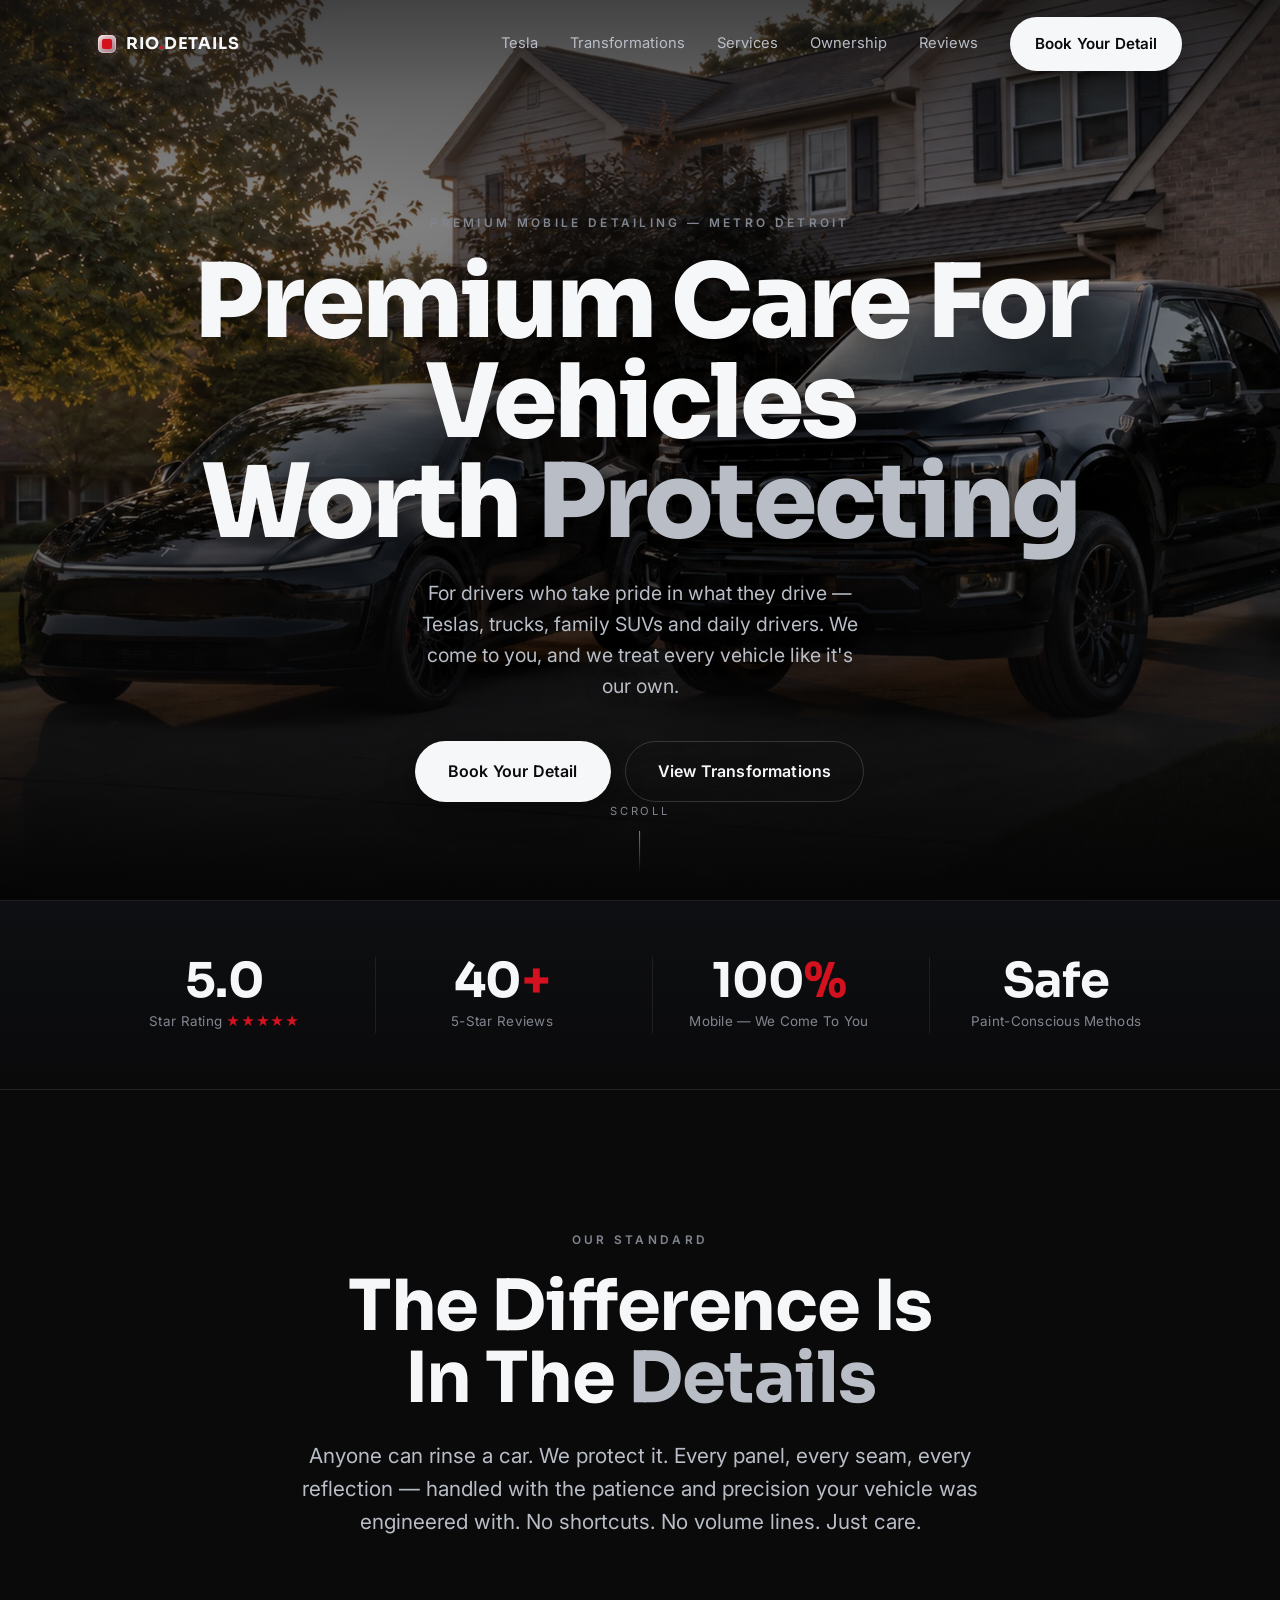
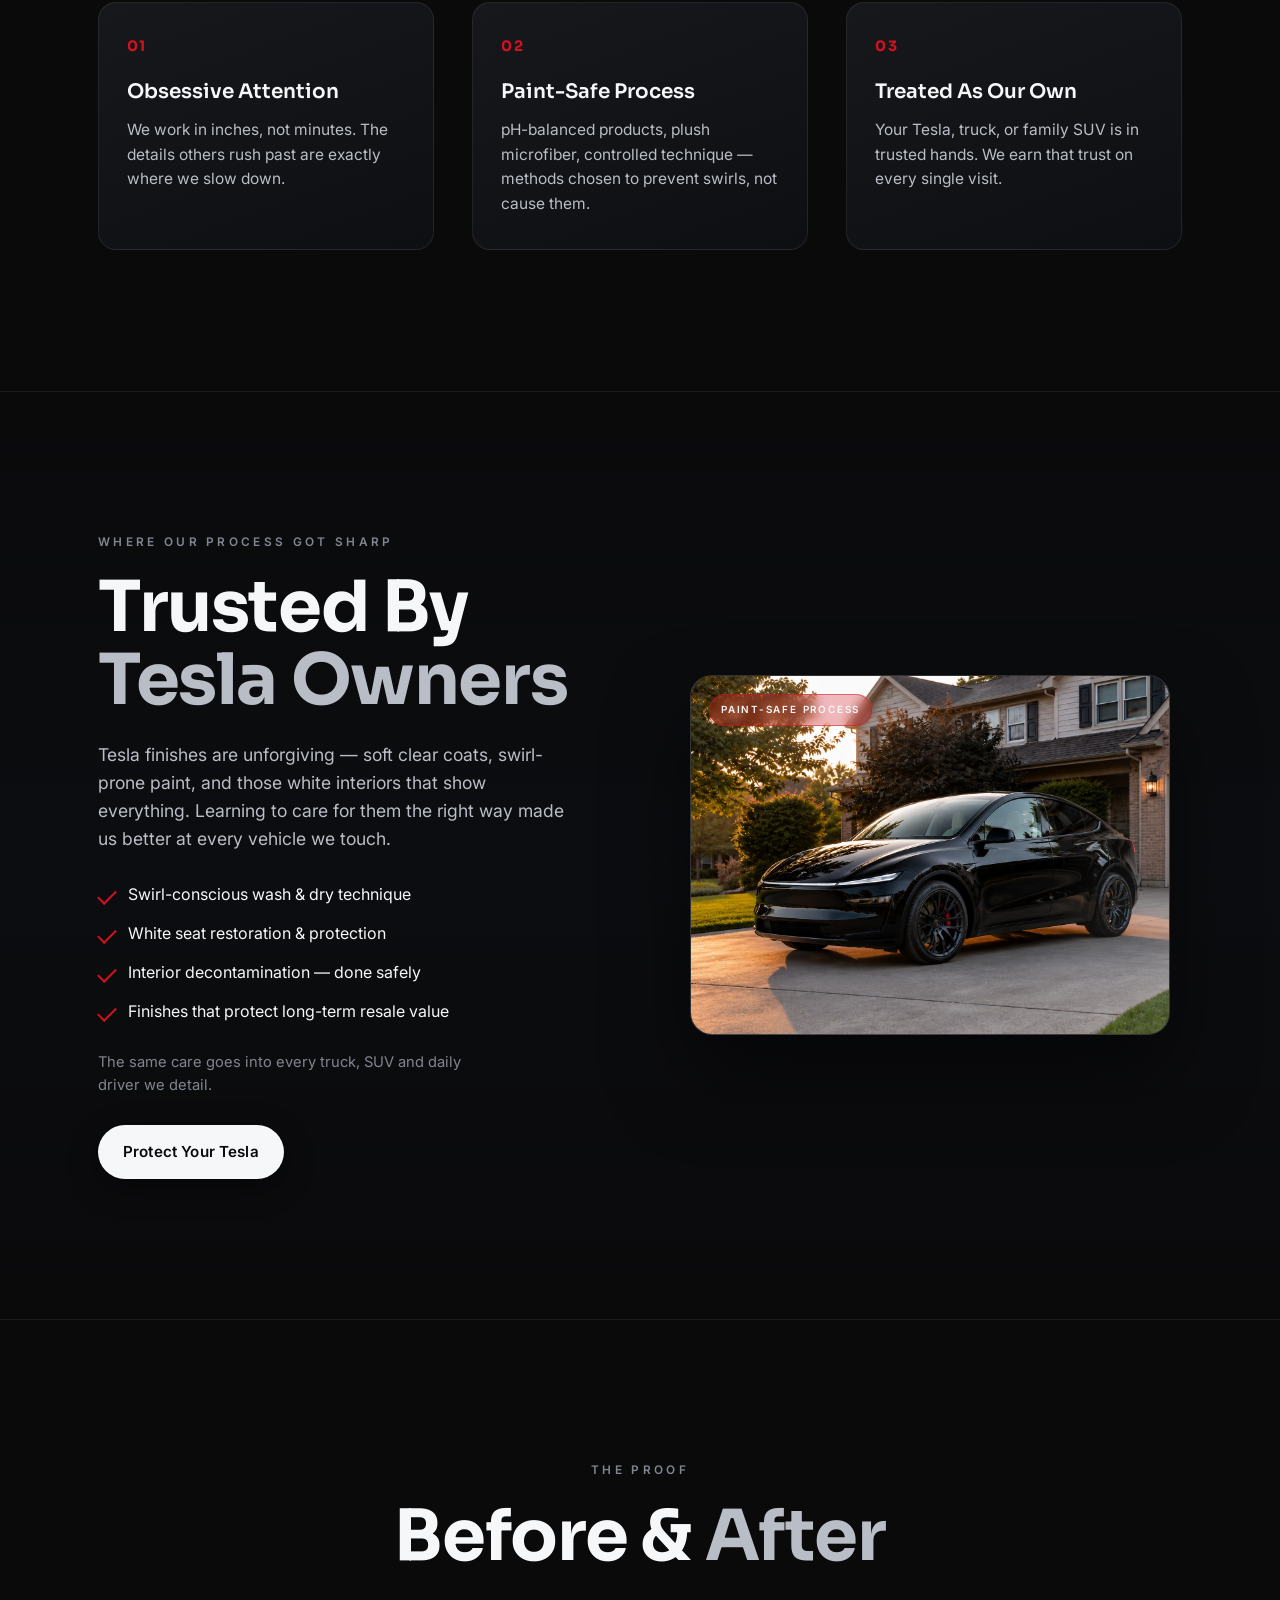
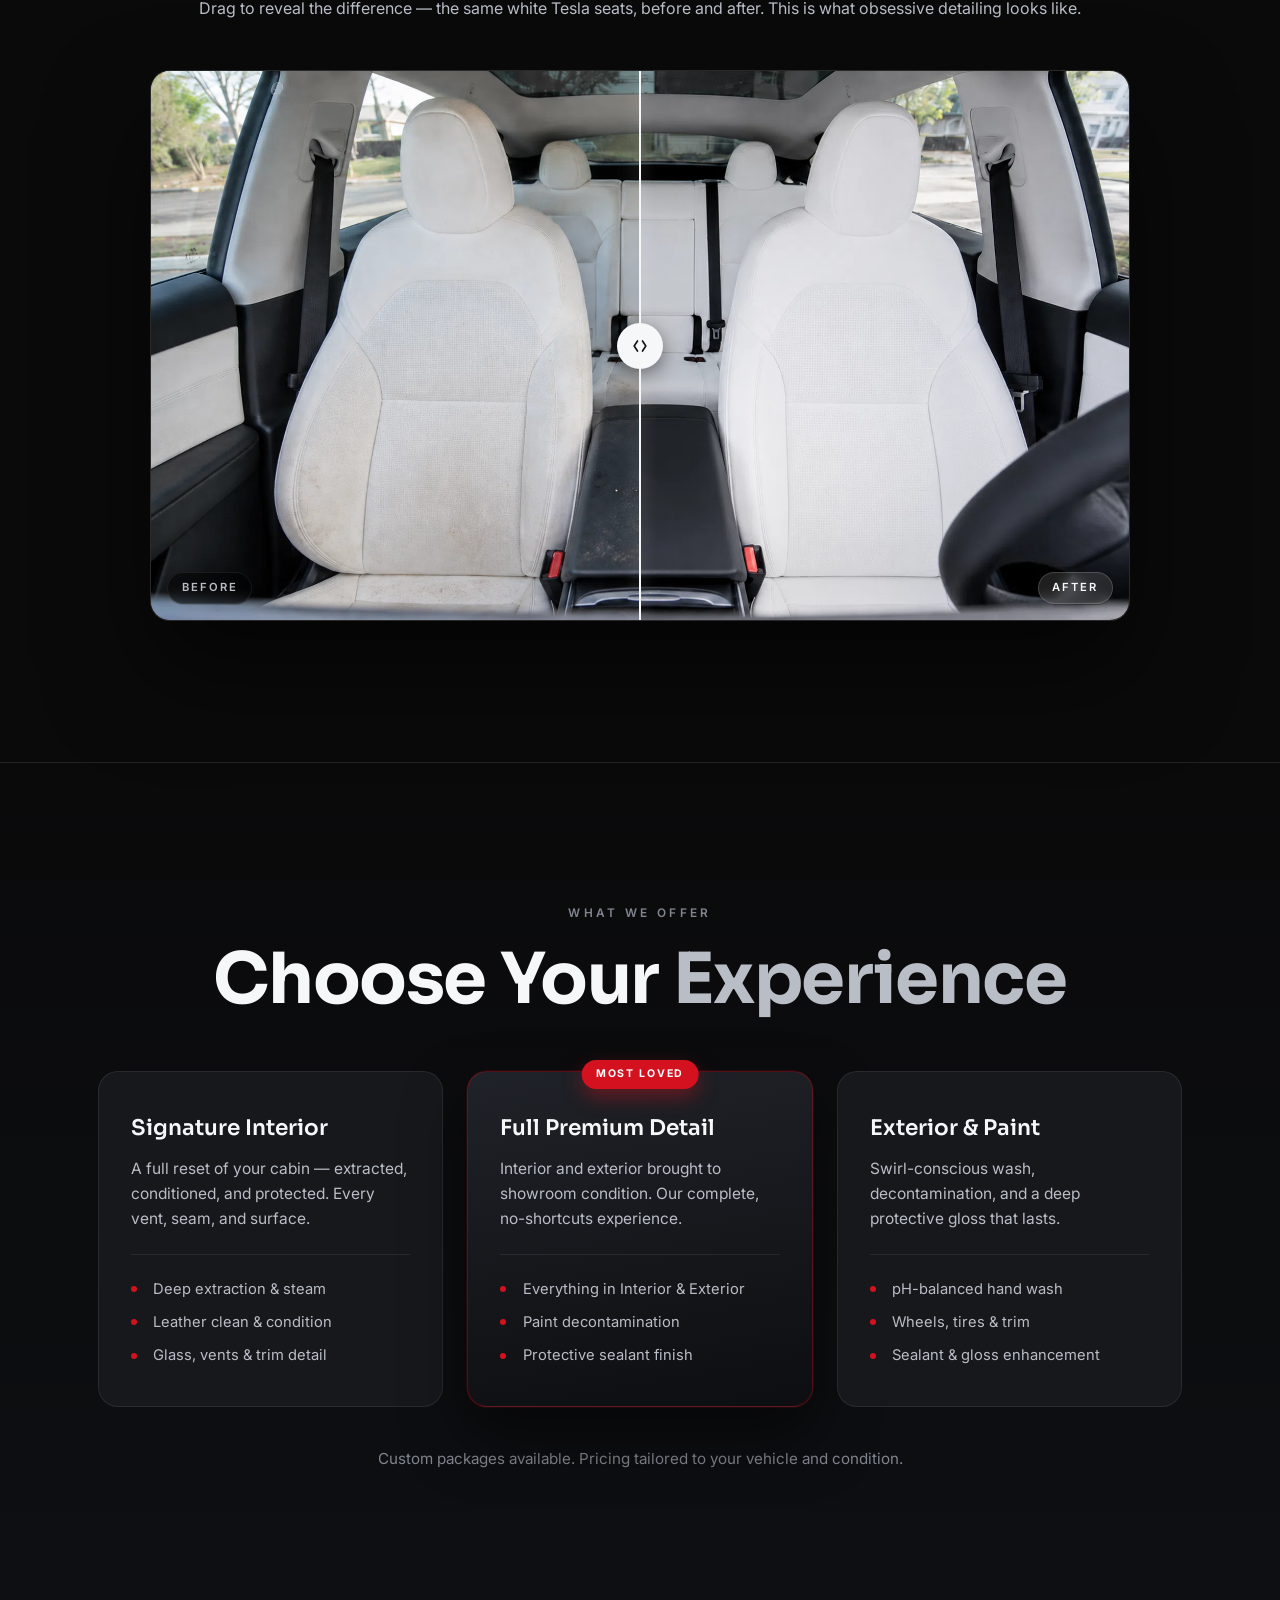
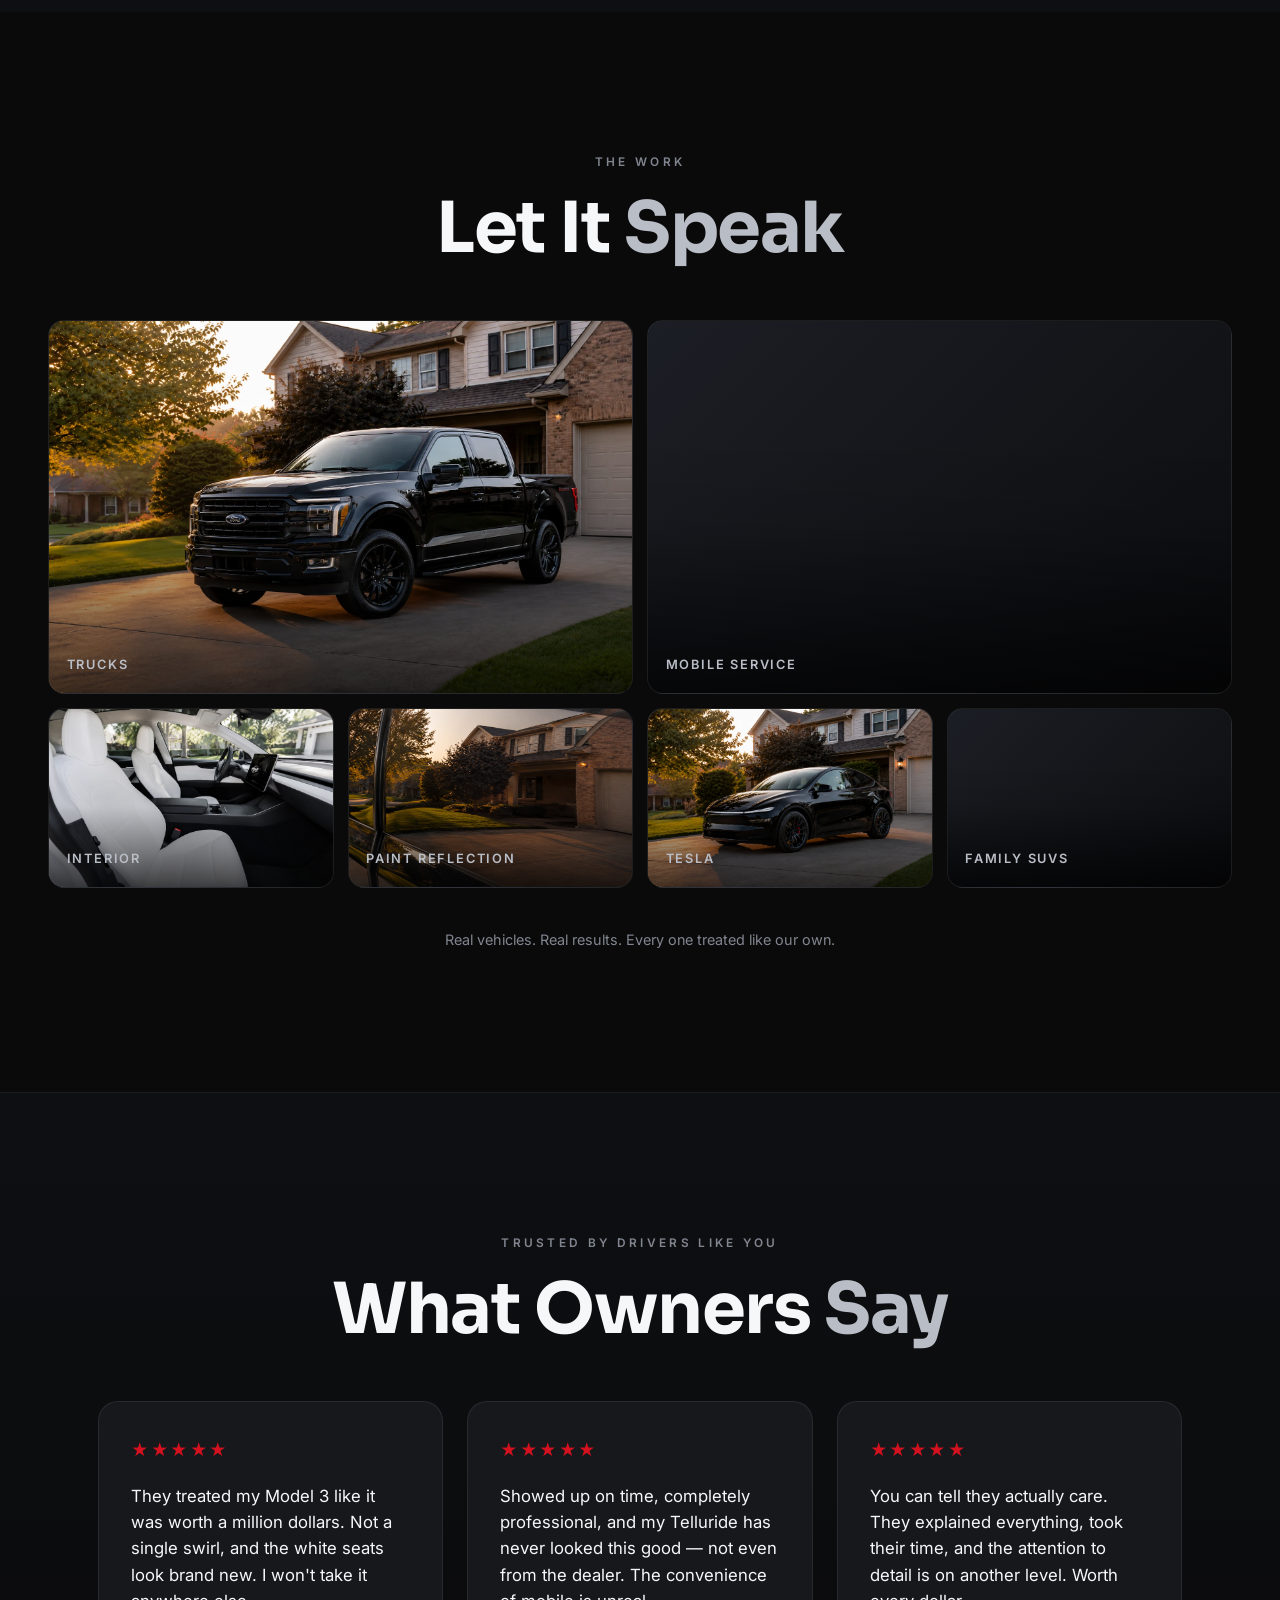
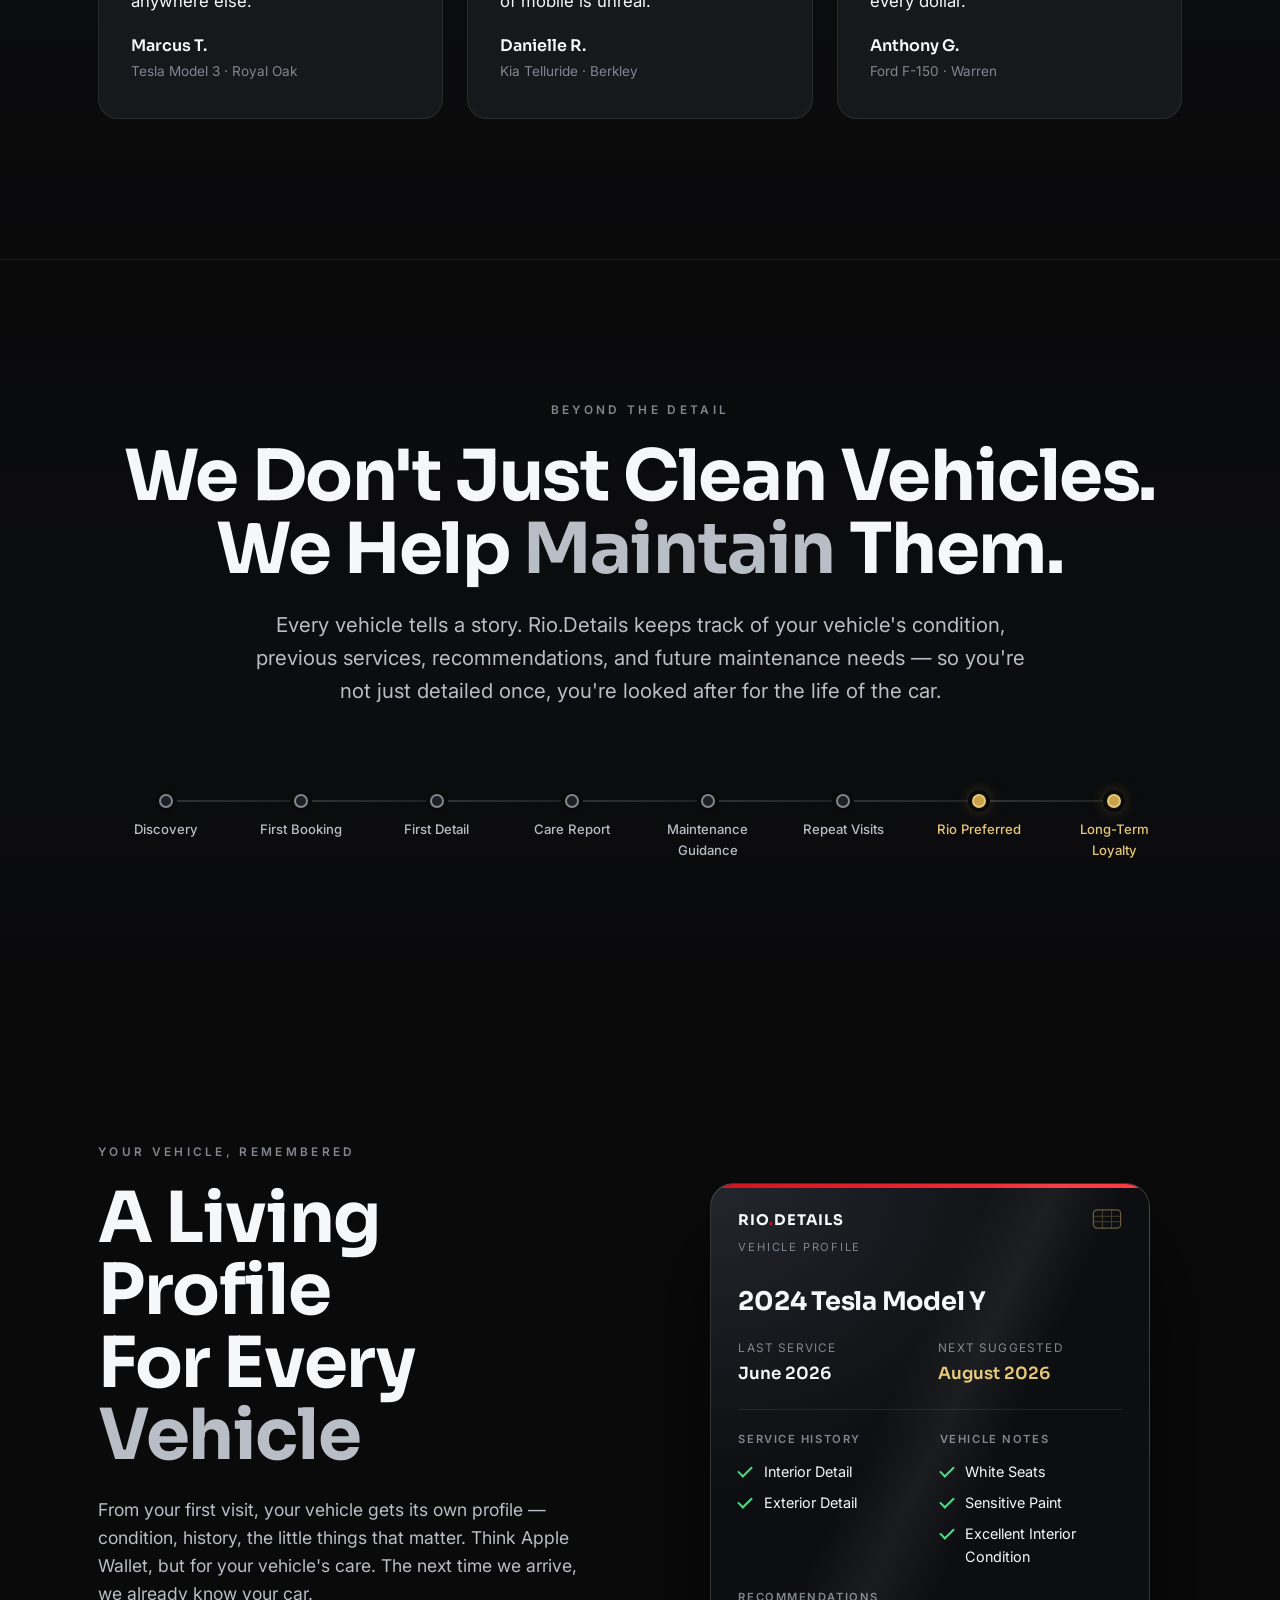
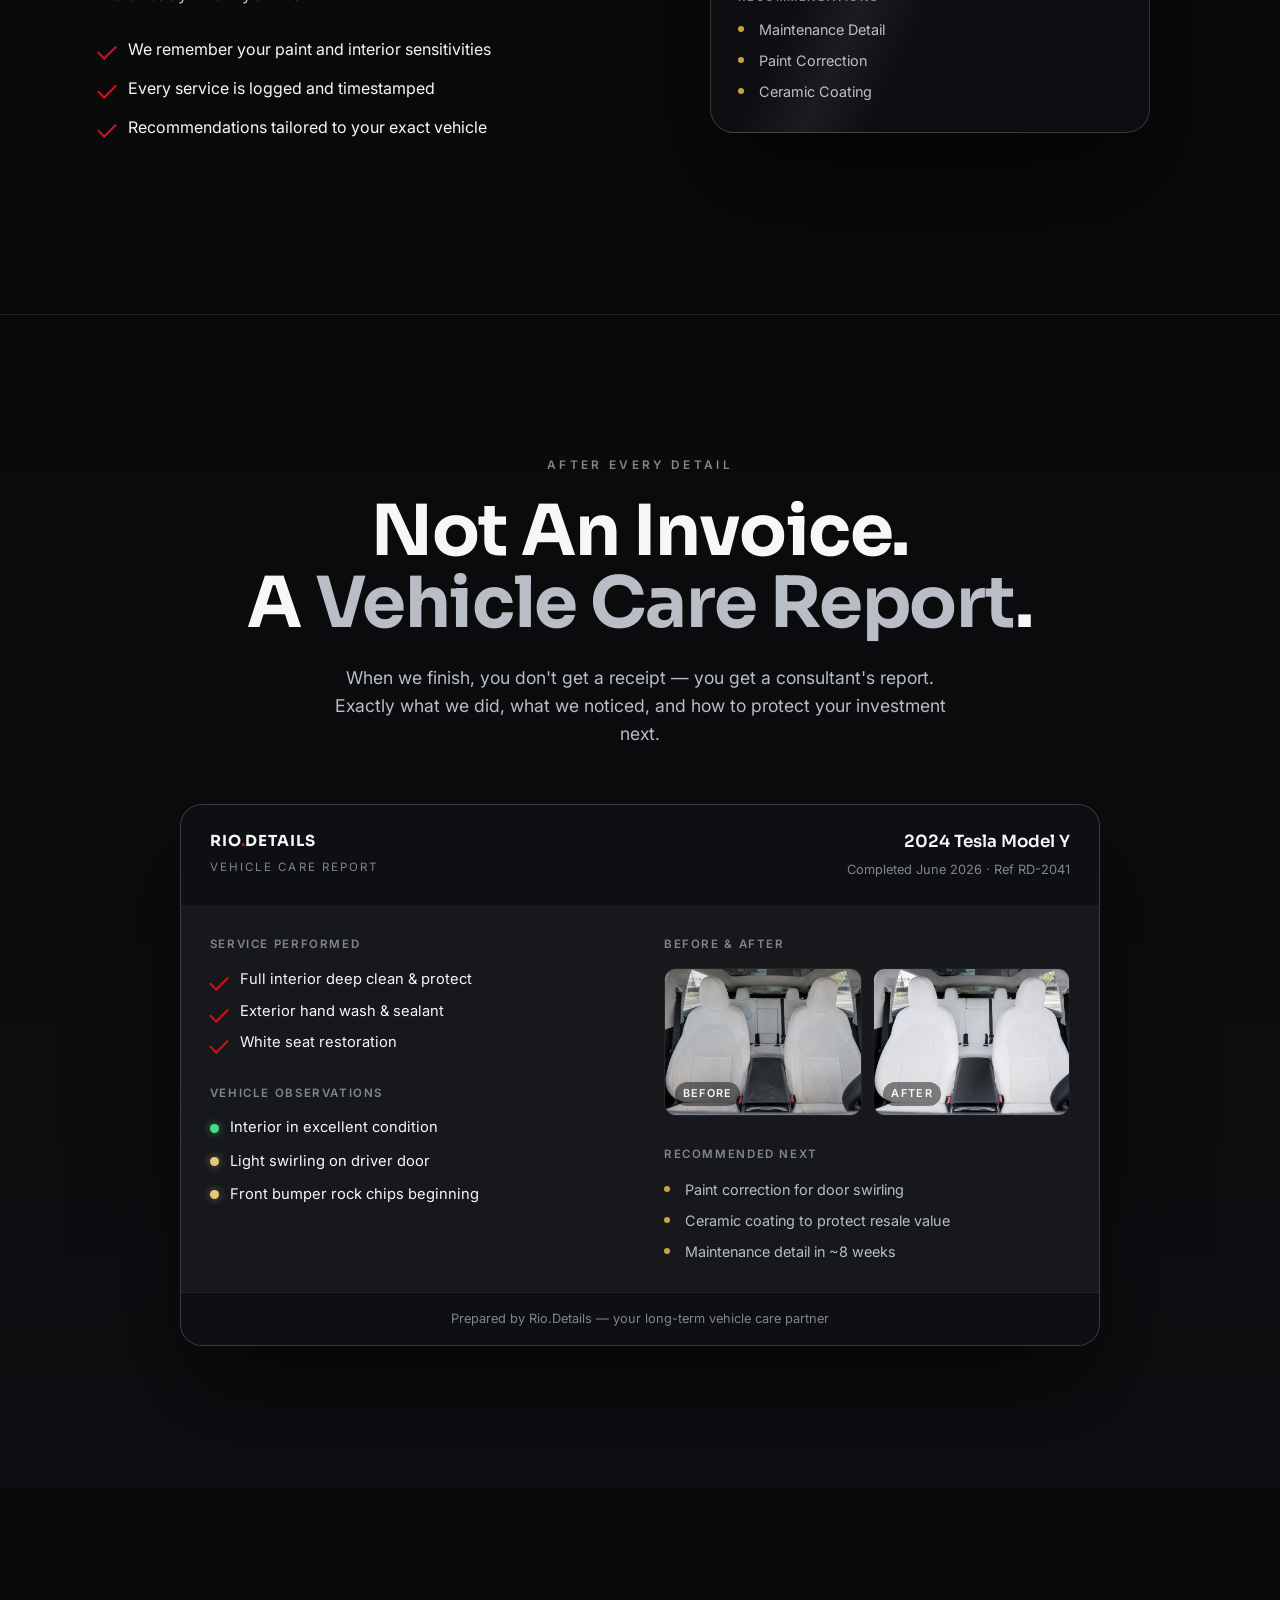
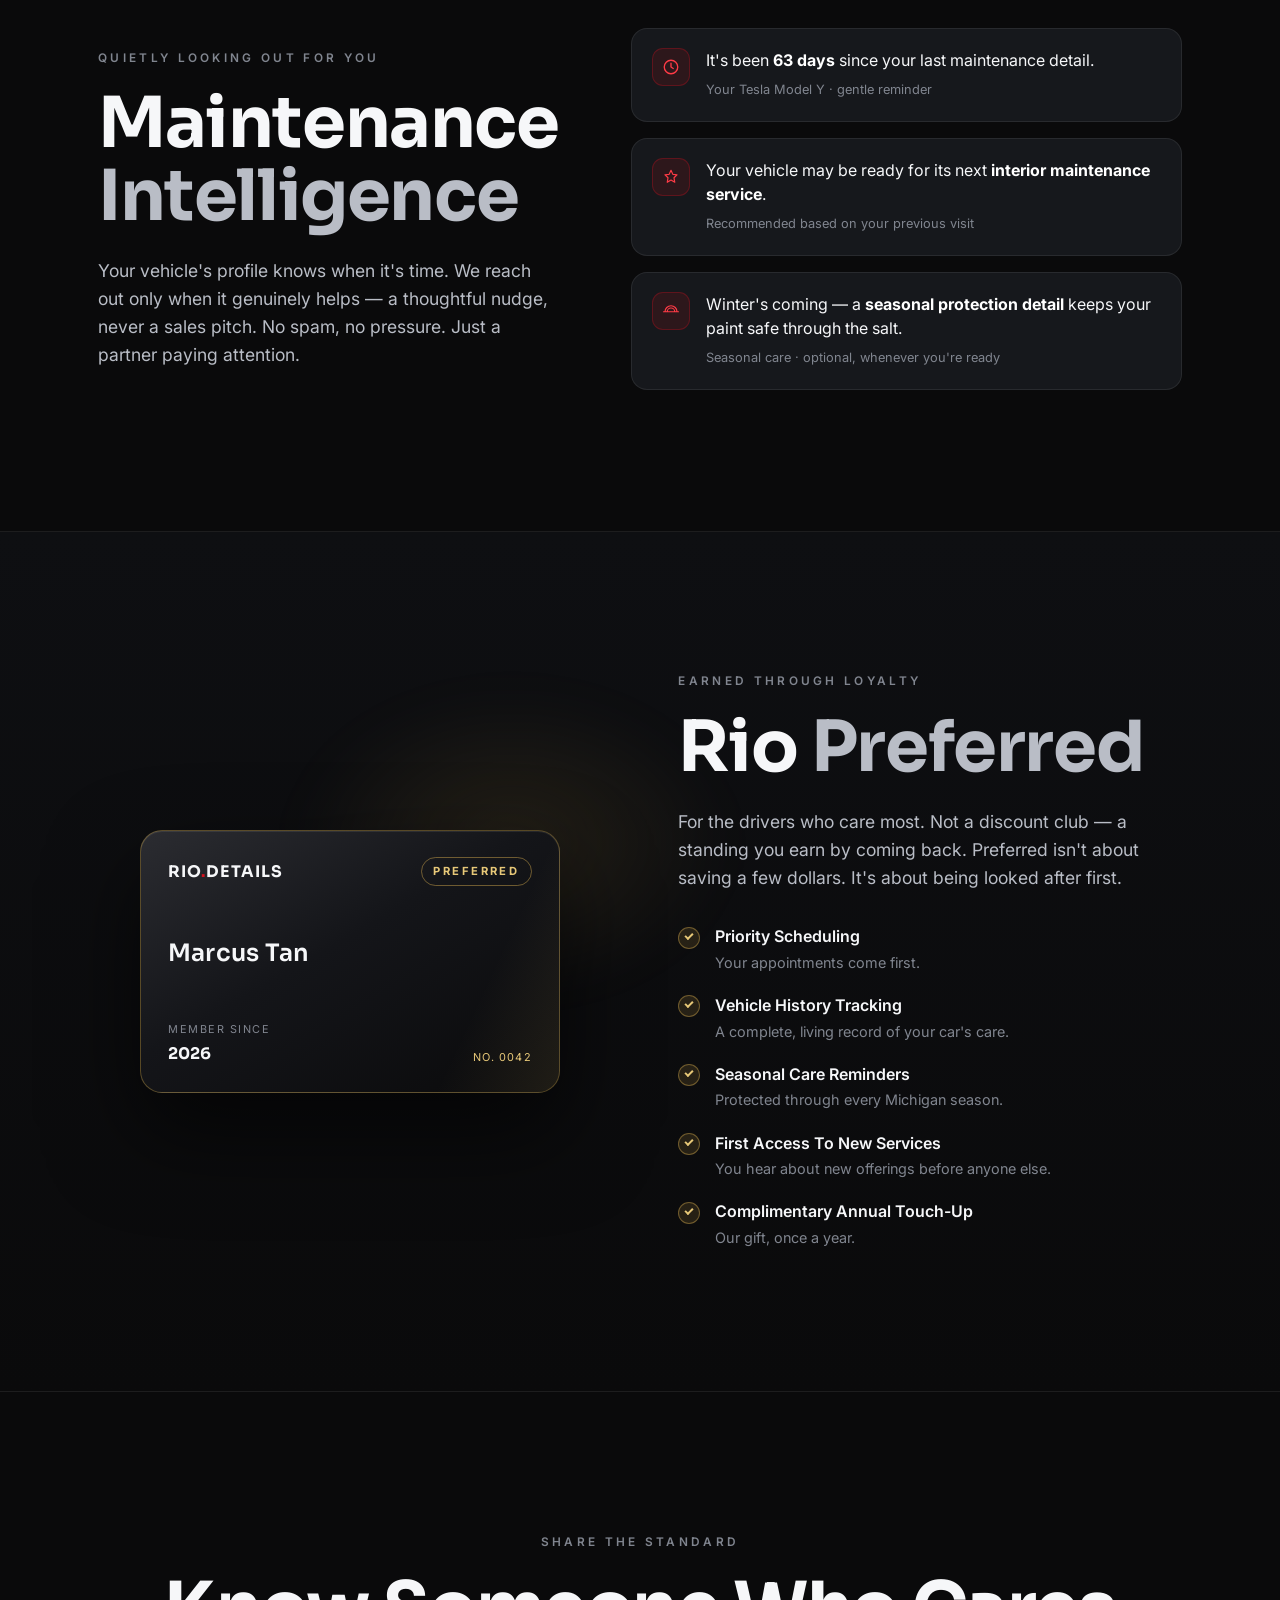
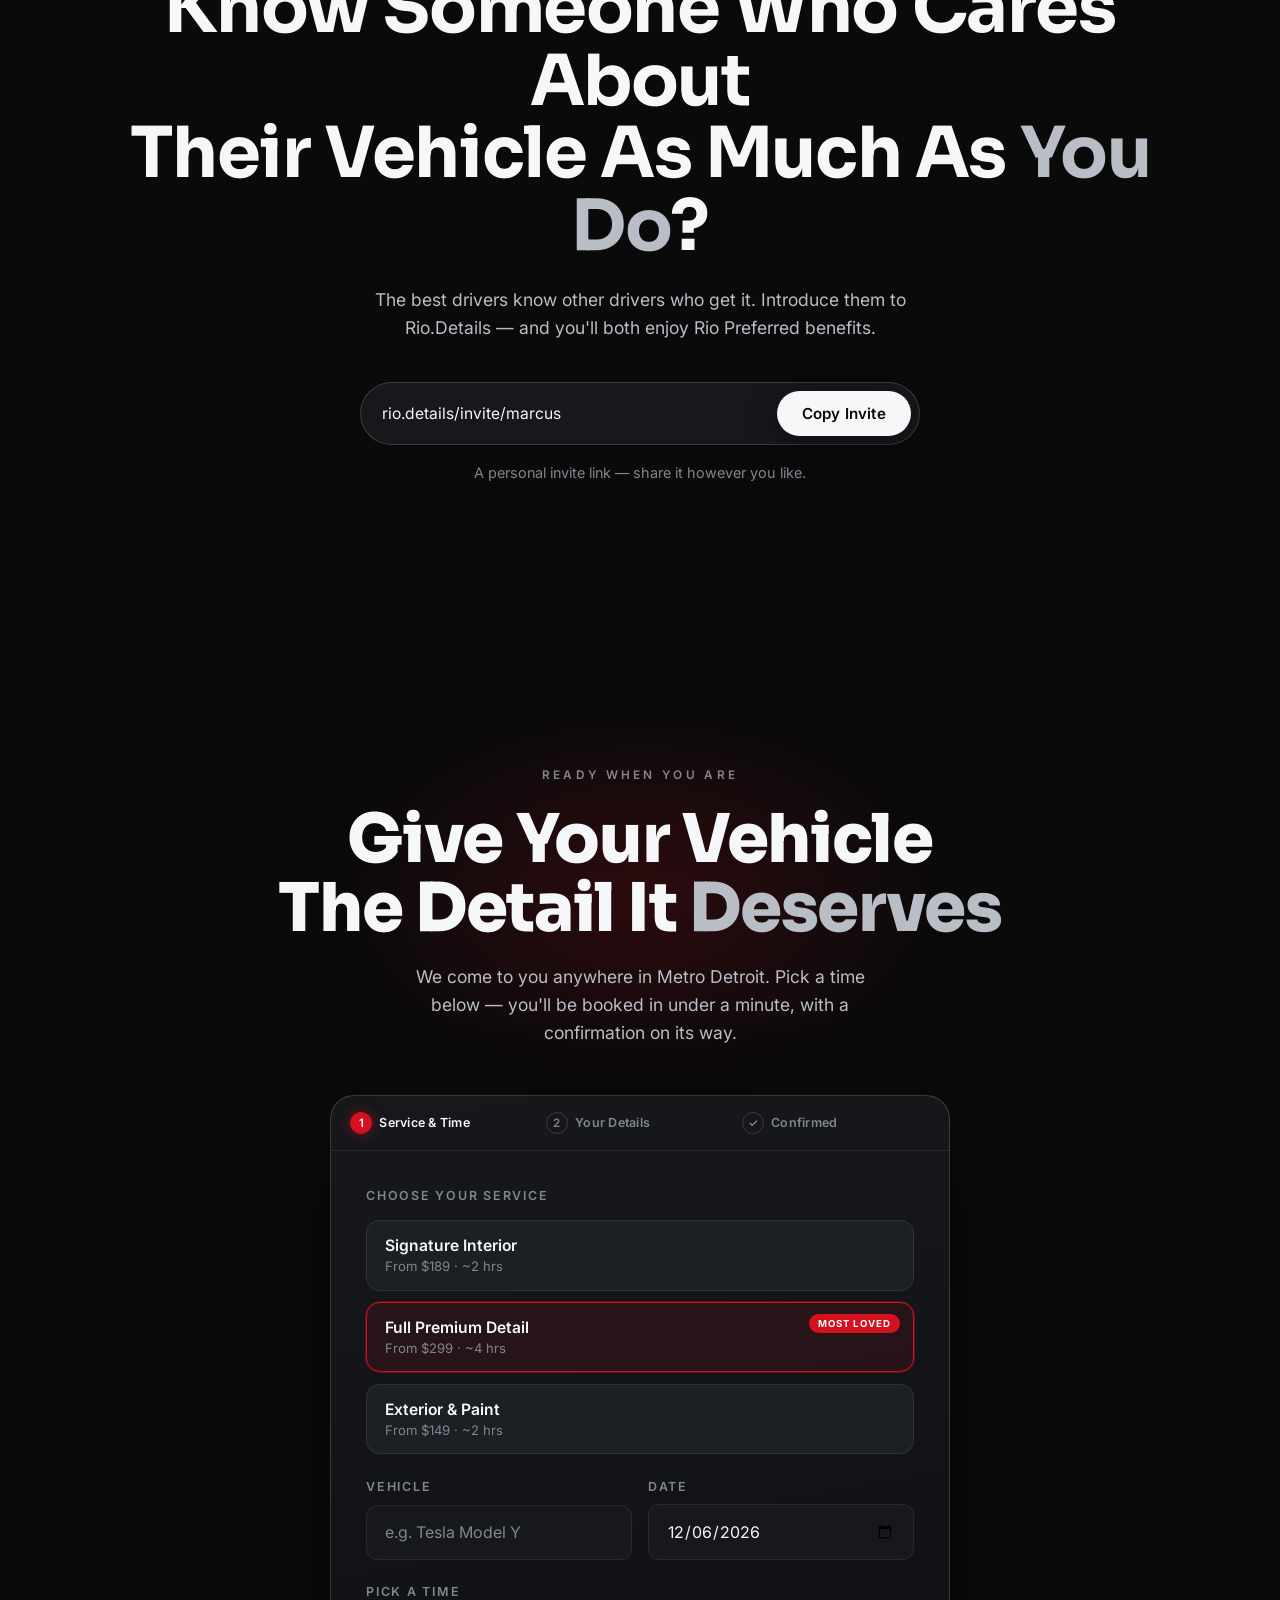
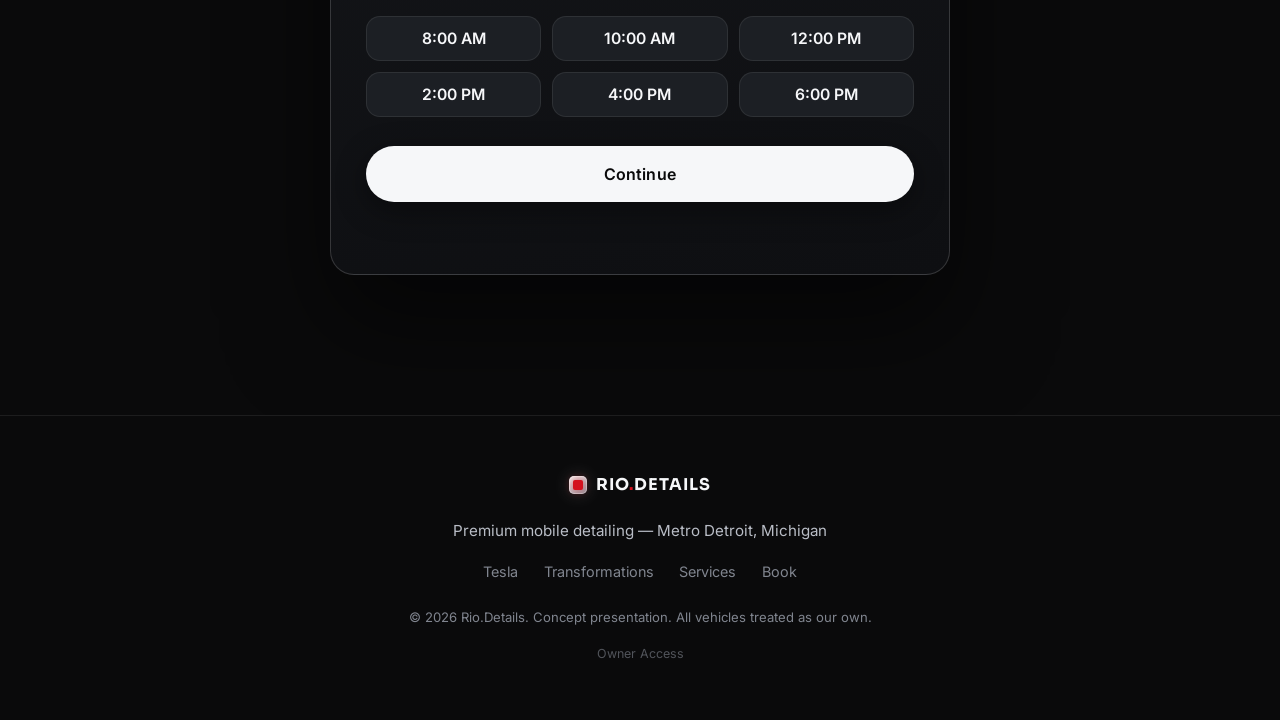
==== index.html @ 17c25e6c "Rio.Details premium mobile detailing concept site Static HTML/CSS/JS concept presentation. Booking f" ====
<!DOCTYPE html>
<html lang="en">
<head>
  <meta charset="UTF-8" />
  <meta name="viewport" content="width=device-width, initial-scale=1.0" />
  <meta name="theme-color" content="#0a0a0b" />
  <title>Rio.Details — Premium Mobile Detailing | Metro Detroit</title>
  <meta name="description" content="Premium mobile detailing for drivers who take pride in their vehicles. Teslas, trucks, family SUVs and daily drivers — we come to you across Metro Detroit." />

  <!-- Open Graph -->
  <meta property="og:title" content="Rio.Details — Premium Care For Vehicles Worth Protecting" />
  <meta property="og:description" content="Mobile detailing for people who care about their vehicles — Teslas, trucks, family SUVs and daily drivers. We come to you across Metro Detroit." />
  <meta property="og:type" content="website" />
  <meta property="og:image" content="assets/img/01_hero_tesla_model_y_performance_f150_lariat.jpg" />
  <meta name="twitter:card" content="summary_large_image" />
  <meta name="twitter:title" content="Rio.Details — Premium Care For Vehicles Worth Protecting" />
  <meta name="twitter:image" content="assets/img/01_hero_tesla_model_y_performance_f150_lariat.jpg" />

  <link rel="preconnect" href="https://fonts.googleapis.com" />
  <link rel="preconnect" href="https://fonts.gstatic.com" crossorigin />
  <link href="https://fonts.googleapis.com/css2?family=Inter:wght@300;400;500;600;700&family=Sora:wght@500;600;700;800&display=swap" rel="stylesheet" />
  <link rel="stylesheet" href="css/styles.css?v=2" />

  <!-- Structured data: LocalBusiness for SEO -->
  <script type="application/ld+json">
  {
    "@context": "https://schema.org",
    "@type": "AutoDetailing",
    "name": "Rio.Details",
    "description": "Premium mobile detailing in Metro Detroit for Teslas, trucks, SUVs and daily drivers.",
    "image": "assets/img/01_hero_tesla_model_y_performance_f150_lariat.jpg",
    "areaServed": "Metro Detroit, Michigan",
    "priceRange": "$$",
    "aggregateRating": {
      "@type": "AggregateRating",
      "ratingValue": "5.0",
      "reviewCount": "40"
    }
  }
  </script>
</head>
<body>
  <!-- Scroll progress bar -->
  <div class="scroll-progress" aria-hidden="true"><span data-scroll-bar></span></div>

  <!-- ============ NAV ============ -->
  <header class="nav" data-nav>
    <div class="nav__inner">
      <a href="#top" class="brand" aria-label="Rio.Details home">
        <span class="brand__mark" aria-hidden="true"></span>
        <span class="brand__name">RIO<span class="brand__dot">.</span>DETAILS</span>
      </a>
      <nav class="nav__links" aria-label="Primary">
        <a href="#tesla">Tesla</a>
        <a href="#transformations">Transformations</a>
        <a href="#services">Services</a>
        <a href="#beyond">Ownership</a>
        <a href="#reviews">Reviews</a>
      </nav>
      <a href="#book" class="btn btn--primary nav__cta">Book Your Detail</a>
      <button class="nav__toggle" data-menu-toggle aria-label="Open menu" aria-expanded="false">
        <span></span><span></span>
      </button>
    </div>
  </header>

  <main id="top">

    <!-- ============ HERO ============ -->
    <section class="hero" data-hero>
      <div class="hero__stage" aria-hidden="true">
        <!-- Real photography: a freshly detailed Tesla & F-150 in the driveway, grime lifting to gloss on scroll -->
        <div class="hero__scene">
          <picture class="hero__photo">
            <source type="image/webp" srcset="assets/img/01_hero_tesla_model_y_performance_f150_lariat.webp" />
            <img src="assets/img/01_hero_tesla_model_y_performance_f150_lariat.jpg" alt="" width="1920" height="1081" fetchpriority="high" decoding="async" />
          </picture>
          <div class="hero__grime" data-hero-grime></div>
          <div class="hero__sheen" data-hero-sheen></div>
        </div>
        <div class="hero__vignette"></div>
      </div>

      <div class="hero__content container">
        <p class="eyebrow" data-reveal>Premium Mobile Detailing — Metro Detroit</p>
        <h1 class="hero__title" data-reveal>
          Premium Care For Vehicles<br />Worth <em>Protecting</em>
        </h1>
        <p class="hero__sub" data-reveal>
          For drivers who take pride in what they drive — Teslas, trucks, family
          SUVs and daily drivers. We come to you, and we treat every vehicle like
          it's our own.
        </p>
        <div class="hero__actions" data-reveal>
          <a href="#book" class="btn btn--primary btn--lg">Book Your Detail</a>
          <a href="#transformations" class="btn btn--ghost btn--lg">View Transformations</a>
        </div>
      </div>

      <div class="hero__scrollcue" aria-hidden="true">
        <span>Scroll</span>
        <span class="hero__scrollline"></span>
      </div>
    </section>

    <!-- ============ TRUST BAR ============ -->
    <section class="trustbar" aria-label="Why drivers trust us">
      <div class="container trustbar__grid">
        <div class="trust" data-reveal>
          <span class="trust__num">5.0</span>
          <span class="trust__label">Star Rating <span class="trust__stars" aria-hidden="true">★★★★★</span></span>
        </div>
        <div class="trust" data-reveal>
          <span class="trust__num">40<span class="trust__plus">+</span></span>
          <span class="trust__label">5-Star Reviews</span>
        </div>
        <div class="trust" data-reveal>
          <span class="trust__num">100<span class="trust__plus">%</span></span>
          <span class="trust__label">Mobile — We Come To You</span>
        </div>
        <div class="trust" data-reveal>
          <span class="trust__num">Safe</span>
          <span class="trust__label">Paint-Conscious Methods</span>
        </div>
      </div>
    </section>

    <!-- ============ PHILOSOPHY ============ -->
    <section class="philosophy" aria-labelledby="phil-title">
      <div class="container philosophy__inner">
        <p class="eyebrow eyebrow--center" data-reveal>Our Standard</p>
        <h2 id="phil-title" class="section-title" data-reveal>
          The Difference Is<br />In The <em>Details</em>
        </h2>
        <p class="philosophy__lead" data-reveal>
          Anyone can rinse a car. We protect it. Every panel, every seam, every
          reflection — handled with the patience and precision your vehicle was
          engineered with. No shortcuts. No volume lines. Just care.
        </p>
        <div class="pillars">
          <article class="pillar" data-reveal>
            <span class="pillar__no">01</span>
            <h3>Obsessive Attention</h3>
            <p>We work in inches, not minutes. The details others rush past are exactly where we slow down.</p>
          </article>
          <article class="pillar" data-reveal>
            <span class="pillar__no">02</span>
            <h3>Paint-Safe Process</h3>
            <p>pH-balanced products, plush microfiber, controlled technique — methods chosen to prevent swirls, not cause them.</p>
          </article>
          <article class="pillar" data-reveal>
            <span class="pillar__no">03</span>
            <h3>Treated As Our Own</h3>
            <p>Your Tesla, truck, or family SUV is in trusted hands. We earn that trust on every single visit.</p>
          </article>
        </div>
      </div>
    </section>

    <!-- ============ TESLA ============ -->
    <section class="tesla" id="tesla" aria-labelledby="tesla-title">
      <div class="container tesla__grid">
        <div class="tesla__copy">
          <p class="eyebrow" data-reveal>Where Our Process Got Sharp</p>
          <h2 id="tesla-title" class="section-title section-title--left" data-reveal>
            Trusted By<br /><em>Tesla Owners</em>
          </h2>
          <p class="tesla__lead" data-reveal>
            Tesla finishes are unforgiving — soft clear coats, swirl-prone paint,
            and those white interiors that show everything. Learning to care for
            them the right way made us better at every vehicle we touch.
          </p>
          <ul class="ticklist" data-reveal>
            <li>Swirl-conscious wash &amp; dry technique</li>
            <li>White seat restoration &amp; protection</li>
            <li>Interior decontamination — done safely</li>
            <li>Finishes that protect long-term resale value</li>
          </ul>
          <p class="tesla__note" data-reveal>The same care goes into every truck, SUV and daily driver we detail.</p>
          <a href="#book" class="btn btn--primary" data-reveal>Protect Your Tesla</a>
        </div>
        <div class="tesla__visual" data-reveal>
          <div class="tesla__panel">
            <span class="tesla__badge">PAINT-SAFE PROCESS</span>
            <picture class="tesla__photo">
              <source type="image/webp" srcset="assets/img/02_tesla_model_y_performance_exterior.webp" />
              <img src="assets/img/02_tesla_model_y_performance_exterior.jpg" alt="Freshly detailed black Tesla Model Y in a residential driveway at golden hour" width="1920" height="1081" loading="lazy" decoding="async" />
            </picture>
            <div class="tesla__gloss"></div>
          </div>
        </div>
      </div>
    </section>

    <!-- ============ TRANSFORMATIONS (Before/After) ============ -->
    <section class="transform" id="transformations" aria-labelledby="tf-title">
      <div class="container">
        <p class="eyebrow eyebrow--center" data-reveal>The Proof</p>
        <h2 id="tf-title" class="section-title" data-reveal>
          Before &amp; <em>After</em>
        </h2>
        <p class="transform__lead" data-reveal>
          Drag to reveal the difference — the same white Tesla seats, before and
          after. This is what obsessive detailing looks like.
        </p>

        <div class="ba" data-reveal data-ba role="group" aria-label="Before and after comparison of a detailed Tesla interior">
          <div class="ba__img ba__img--after">
            <picture class="ba__media">
              <source type="image/webp" srcset="assets/img/06_tesla_white_interior_after.webp" />
              <img src="assets/img/06_tesla_white_interior_after.jpg" alt="Tesla white interior restored to bright, spotless condition after detailing" width="1920" height="1081" loading="lazy" decoding="async" />
            </picture>
            <span class="ba__tag ba__tag--after">After</span>
          </div>
          <div class="ba__img ba__img--before" data-ba-before>
            <picture class="ba__media">
              <source type="image/webp" srcset="assets/img/05_tesla_white_interior_before.webp" />
              <img src="assets/img/05_tesla_white_interior_before.jpg" alt="Tesla white interior showing dirt and staining before detailing" width="1920" height="1081" loading="lazy" decoding="async" />
            </picture>
            <span class="ba__tag ba__tag--before">Before</span>
          </div>
          <div class="ba__handle" data-ba-handle>
            <span class="ba__line"></span>
            <span class="ba__grip" aria-hidden="true">
              <svg viewBox="0 0 24 24" width="20" height="20"><path d="M9 6l-4 6 4 6M15 6l4 6-4 6" fill="none" stroke="currentColor" stroke-width="2" stroke-linecap="round" stroke-linejoin="round"/></svg>
            </span>
          </div>
          <input class="ba__range" type="range" min="0" max="100" value="50" data-ba-range aria-label="Reveal before or after image" />
        </div>
      </div>
    </section>

    <!-- ============ SERVICES ============ -->
    <section class="services" id="services" aria-labelledby="svc-title">
      <div class="container">
        <p class="eyebrow eyebrow--center" data-reveal>What We Offer</p>
        <h2 id="svc-title" class="section-title" data-reveal>Choose Your <em>Experience</em></h2>
        <div class="svc-grid">
          <article class="svc" data-reveal>
            <h3 class="svc__name">Signature Interior</h3>
            <p class="svc__desc">A full reset of your cabin — extracted, conditioned, and protected. Every vent, seam, and surface.</p>
            <ul class="svc__list">
              <li>Deep extraction &amp; steam</li>
              <li>Leather clean &amp; condition</li>
              <li>Glass, vents &amp; trim detail</li>
            </ul>
          </article>
          <article class="svc svc--feature" data-reveal>
            <span class="svc__flag">Most Loved</span>
            <h3 class="svc__name">Full Premium Detail</h3>
            <p class="svc__desc">Interior and exterior brought to showroom condition. Our complete, no-shortcuts experience.</p>
            <ul class="svc__list">
              <li>Everything in Interior &amp; Exterior</li>
              <li>Paint decontamination</li>
              <li>Protective sealant finish</li>
            </ul>
          </article>
          <article class="svc" data-reveal>
            <h3 class="svc__name">Exterior &amp; Paint</h3>
            <p class="svc__desc">Swirl-conscious wash, decontamination, and a deep protective gloss that lasts.</p>
            <ul class="svc__list">
              <li>pH-balanced hand wash</li>
              <li>Wheels, tires &amp; trim</li>
              <li>Sealant &amp; gloss enhancement</li>
            </ul>
          </article>
        </div>
        <p class="services__note" data-reveal>Custom packages available. Pricing tailored to your vehicle and condition.</p>
      </div>
    </section>

    <!-- ============ GALLERY ============ -->
    <section class="gallery" aria-labelledby="gal-title">
      <div class="container">
        <p class="eyebrow eyebrow--center" data-reveal>The Work</p>
        <h2 id="gal-title" class="section-title" data-reveal>Let It <em>Speak</em></h2>
      </div>
      <div class="gallery__strip">
        <figure class="shot shot--feature" data-reveal>
          <picture class="shot__media">
            <source type="image/webp" srcset="assets/img/03_ford_f150_lariat_supercrew_exterior.webp" />
            <img class="shot__img" src="assets/img/03_ford_f150_lariat_supercrew_exterior.jpg" alt="Detailed black Ford F-150 Lariat SuperCrew in a driveway" width="1920" height="1081" loading="lazy" decoding="async" />
          </picture>
          <span class="shot__label">Trucks</span>
        </figure>
        <figure class="shot shot--feature" data-reveal>
          <picture class="shot__media">
            <source type="image/webp" srcset="assets/img/08_mobile_detailing_appointment_scene.webp" />
            <img class="shot__img" src="assets/img/08_mobile_detailing_appointment_scene.jpg" alt="Rio.Details mobile detailing van servicing vehicles at a customer's home" width="1920" height="1440" loading="lazy" decoding="async" />
          </picture>
          <span class="shot__label">Mobile Service</span>
        </figure>
        <figure class="shot" data-reveal>
          <picture class="shot__media">
            <source type="image/webp" srcset="assets/img/09_tesla_premium_interior_lifestyle.webp" />
            <img class="shot__img" src="assets/img/09_tesla_premium_interior_lifestyle.jpg" alt="Clean, bright Tesla interior with white seats after a full detail" width="1920" height="1081" loading="lazy" decoding="async" />
          </picture>
          <span class="shot__label">Interior</span>
        </figure>
        <figure class="shot" data-reveal>
          <picture class="shot__media">
            <source type="image/webp" srcset="assets/img/07_f150_black_paint_reflection_macro.webp" />
            <img class="shot__img" src="assets/img/07_f150_black_paint_reflection_macro.jpg" alt="Mirror-finish reflection in freshly polished black paint" width="1920" height="1440" loading="lazy" decoding="async" />
          </picture>
          <span class="shot__label">Paint Reflection</span>
        </figure>
        <figure class="shot" data-reveal>
          <picture class="shot__media">
            <source type="image/webp" srcset="assets/img/02_tesla_model_y_performance_exterior.webp" />
            <img class="shot__img" src="assets/img/02_tesla_model_y_performance_exterior.jpg" alt="Detailed black Tesla Model Y in a driveway" width="1920" height="1081" loading="lazy" decoding="async" />
          </picture>
          <span class="shot__label">Tesla</span>
        </figure>
        <figure class="shot" data-reveal>
          <picture class="shot__media">
            <source type="image/webp" srcset="assets/img/04_family_suv_detailing_exterior.webp" />
            <img class="shot__img" src="assets/img/04_family_suv_detailing_exterior.jpg" alt="Detailed family SUV parked in a driveway" width="1920" height="1081" loading="lazy" decoding="async" />
          </picture>
          <span class="shot__label">Family SUVs</span>
        </figure>
      </div>
      <p class="gallery__caption container" data-reveal>Real vehicles. Real results. Every one treated like our own.</p>
    </section>

    <!-- ============ REVIEWS ============ -->
    <section class="reviews" id="reviews" aria-labelledby="rev-title">
      <div class="container">
        <p class="eyebrow eyebrow--center" data-reveal>Trusted By Drivers Like You</p>
        <h2 id="rev-title" class="section-title" data-reveal>What Owners <em>Say</em></h2>
        <div class="rev-grid">
          <figure class="rev" data-reveal>
            <div class="rev__stars" aria-label="5 out of 5 stars">★★★★★</div>
            <blockquote>They treated my Model 3 like it was worth a million dollars. Not a single swirl, and the white seats look brand new. I won't take it anywhere else.</blockquote>
            <figcaption><span class="rev__name">Marcus T.</span><span class="rev__meta">Tesla Model 3 · Royal Oak</span></figcaption>
          </figure>
          <figure class="rev" data-reveal>
            <div class="rev__stars" aria-label="5 out of 5 stars">★★★★★</div>
            <blockquote>Showed up on time, completely professional, and my Telluride has never looked this good — not even from the dealer. The convenience of mobile is unreal.</blockquote>
            <figcaption><span class="rev__name">Danielle R.</span><span class="rev__meta">Kia Telluride · Berkley</span></figcaption>
          </figure>
          <figure class="rev" data-reveal>
            <div class="rev__stars" aria-label="5 out of 5 stars">★★★★★</div>
            <blockquote>You can tell they actually care. They explained everything, took their time, and the attention to detail is on another level. Worth every dollar.</blockquote>
            <figcaption><span class="rev__name">Anthony G.</span><span class="rev__meta">Ford F-150 · Warren</span></figcaption>
          </figure>
        </div>
      </div>
    </section>

    <!-- ============ BEYOND THE DETAIL — ownership ecosystem ============ -->
    <section class="beyond" id="beyond" aria-labelledby="beyond-title">
      <div class="container beyond__intro">
        <p class="eyebrow eyebrow--center" data-reveal>Beyond The Detail</p>
        <h2 id="beyond-title" class="section-title" data-reveal>
          We Don't Just Clean Vehicles.<br />We Help <em>Maintain</em> Them.
        </h2>
        <p class="beyond__lead" data-reveal>
          Every vehicle tells a story. Rio.Details keeps track of your vehicle's
          condition, previous services, recommendations, and future maintenance
          needs — so you're not just detailed once, you're looked after for the
          life of the car.
        </p>
      </div>

      <!-- Journey rail -->
      <div class="container">
        <ol class="journey" data-reveal aria-label="Your ownership journey with Rio.Details">
          <li class="journey__node"><span class="journey__dot"></span><span class="journey__label">Discovery</span></li>
          <li class="journey__node"><span class="journey__dot"></span><span class="journey__label">First Booking</span></li>
          <li class="journey__node"><span class="journey__dot"></span><span class="journey__label">First Detail</span></li>
          <li class="journey__node"><span class="journey__dot"></span><span class="journey__label">Care Report</span></li>
          <li class="journey__node"><span class="journey__dot"></span><span class="journey__label">Maintenance Guidance</span></li>
          <li class="journey__node"><span class="journey__dot"></span><span class="journey__label">Repeat Visits</span></li>
          <li class="journey__node journey__node--gold"><span class="journey__dot"></span><span class="journey__label">Rio Preferred</span></li>
          <li class="journey__node journey__node--gold"><span class="journey__dot"></span><span class="journey__label">Long-Term Loyalty</span></li>
        </ol>
      </div>
    </section>

    <!-- ============ VEHICLE PROFILE ============ -->
    <section class="vprofile" aria-labelledby="vp-title">
      <div class="container vprofile__grid">
        <div class="vprofile__copy">
          <p class="eyebrow" data-reveal>Your Vehicle, Remembered</p>
          <h2 id="vp-title" class="section-title section-title--left" data-reveal>
            A Living Profile<br />For Every <em>Vehicle</em>
          </h2>
          <p class="vprofile__lead" data-reveal>
            From your first visit, your vehicle gets its own profile — condition,
            history, the little things that matter. Think Apple Wallet, but for
            your vehicle's care. The next time we arrive, we already know
            your car.
          </p>
          <ul class="ticklist" data-reveal>
            <li>We remember your paint and interior sensitivities</li>
            <li>Every service is logged and timestamped</li>
            <li>Recommendations tailored to your exact vehicle</li>
          </ul>
        </div>

        <div class="vprofile__visual" data-reveal>
          <article class="vpcard" aria-label="Vehicle profile example">
            <div class="vpcard__top">
              <div>
                <span class="vpcard__brand">RIO<span class="brand__dot">.</span>DETAILS</span>
                <span class="vpcard__label">Vehicle Profile</span>
              </div>
              <span class="vpcard__chip" aria-hidden="true">
                <svg viewBox="0 0 32 22" width="30" height="20"><rect x="1" y="1" width="30" height="20" rx="4" fill="none" stroke="currentColor" stroke-width="1.3" opacity="0.6"/><path d="M11 1v20M21 1v20M1 8h30M1 14h30" stroke="currentColor" stroke-width="1" opacity="0.4"/></svg>
              </span>
            </div>
            <h3 class="vpcard__vehicle">2024 Tesla Model Y</h3>
            <div class="vpcard__meta">
              <span>Last Service<strong>June 2026</strong></span>
              <span>Next Suggested<strong class="is-accent">August 2026</strong></span>
            </div>

            <div class="vpcard__cols">
              <div class="vpcard__block">
                <p class="vpcard__h">Service History</p>
                <ul class="vpcard__checks">
                  <li>Interior Detail</li>
                  <li>Exterior Detail</li>
                </ul>
              </div>
              <div class="vpcard__block">
                <p class="vpcard__h">Vehicle Notes</p>
                <ul class="vpcard__checks">
                  <li>White Seats</li>
                  <li>Sensitive Paint</li>
                  <li>Excellent Interior Condition</li>
                </ul>
              </div>
            </div>

            <div class="vpcard__block">
              <p class="vpcard__h">Recommendations</p>
              <ul class="vpcard__recos">
                <li>Maintenance Detail</li>
                <li>Paint Correction</li>
                <li>Ceramic Coating</li>
              </ul>
            </div>

            <div class="vpcard__shine" aria-hidden="true"></div>
          </article>
        </div>
      </div>
    </section>

    <!-- ============ VEHICLE CARE REPORT ============ -->
    <section class="care" aria-labelledby="care-title">
      <div class="container">
        <p class="eyebrow eyebrow--center" data-reveal>After Every Detail</p>
        <h2 id="care-title" class="section-title" data-reveal>Not An Invoice.<br />A <em>Vehicle Care Report</em>.</h2>
        <p class="care__lead" data-reveal>
          When we finish, you don't get a receipt — you get a consultant's report.
          Exactly what we did, what we noticed, and how to protect your investment next.
        </p>

        <article class="report" data-reveal aria-label="Vehicle Care Report example">
          <header class="report__head">
            <div>
              <span class="report__brand">RIO<span class="brand__dot">.</span>DETAILS</span>
              <span class="report__title">Vehicle Care Report</span>
            </div>
            <div class="report__for">
              <strong>2024 Tesla Model Y</strong>
              <span>Completed June 2026 · Ref RD-2041</span>
            </div>
          </header>

          <div class="report__grid">
            <div class="report__col">
              <div class="report__block">
                <p class="report__h">Service Performed</p>
                <ul class="ticklist ticklist--tight">
                  <li>Full interior deep clean &amp; protect</li>
                  <li>Exterior hand wash &amp; sealant</li>
                  <li>White seat restoration</li>
                </ul>
              </div>
              <div class="report__block">
                <p class="report__h">Vehicle Observations</p>
                <ul class="report__obs">
                  <li><span class="dot dot--good"></span>Interior in excellent condition</li>
                  <li><span class="dot dot--watch"></span>Light swirling on driver door</li>
                  <li><span class="dot dot--watch"></span>Front bumper rock chips beginning</li>
                </ul>
              </div>
            </div>

            <div class="report__col">
              <div class="report__block">
                <p class="report__h">Before &amp; After</p>
                <div class="report__shots">
                  <figure class="rshot rshot--before">
                    <picture class="rshot__media">
                      <source type="image/webp" srcset="assets/img/05_tesla_white_interior_before.webp" />
                      <img src="assets/img/05_tesla_white_interior_before.jpg" alt="Tesla interior before detailing" width="1920" height="1081" loading="lazy" decoding="async" />
                    </picture>
                    <span>Before</span>
                  </figure>
                  <figure class="rshot rshot--after">
                    <picture class="rshot__media">
                      <source type="image/webp" srcset="assets/img/06_tesla_white_interior_after.webp" />
                      <img src="assets/img/06_tesla_white_interior_after.jpg" alt="Tesla interior after detailing" width="1920" height="1081" loading="lazy" decoding="async" />
                    </picture>
                    <span>After</span>
                  </figure>
                </div>
              </div>
              <div class="report__block">
                <p class="report__h">Recommended Next</p>
                <ul class="vpcard__recos">
                  <li>Paint correction for door swirling</li>
                  <li>Ceramic coating to protect resale value</li>
                  <li>Maintenance detail in ~8 weeks</li>
                </ul>
              </div>
            </div>
          </div>

          <footer class="report__foot">
            <span>Prepared by Rio.Details — your long-term vehicle care partner</span>
          </footer>
        </article>
      </div>
    </section>

    <!-- ============ MAINTENANCE INTELLIGENCE ============ -->
    <section class="mintel" aria-labelledby="mi-title">
      <div class="container mintel__grid">
        <div class="mintel__copy">
          <p class="eyebrow" data-reveal>Quietly Looking Out For You</p>
          <h2 id="mi-title" class="section-title section-title--left" data-reveal>
            Maintenance<br /><em>Intelligence</em>
          </h2>
          <p class="mintel__lead" data-reveal>
            Your vehicle's profile knows when it's time. We reach out only when it
            genuinely helps — a thoughtful nudge, never a sales pitch. No spam,
            no pressure. Just a partner paying attention.
          </p>
        </div>
        <div class="mintel__feed" data-reveal>
          <div class="mnote">
            <span class="mnote__icon" aria-hidden="true">
              <svg viewBox="0 0 24 24" width="18" height="18"><circle cx="12" cy="12" r="9" fill="none" stroke="currentColor" stroke-width="1.8"/><path d="M12 7v5l3 2" fill="none" stroke="currentColor" stroke-width="1.8" stroke-linecap="round" stroke-linejoin="round"/></svg>
            </span>
            <div>
              <p class="mnote__body">It's been <strong>63 days</strong> since your last maintenance detail.</p>
              <span class="mnote__meta">Your Tesla Model Y · gentle reminder</span>
            </div>
          </div>
          <div class="mnote">
            <span class="mnote__icon" aria-hidden="true">
              <svg viewBox="0 0 24 24" width="18" height="18"><path d="M12 3l2.5 5.5L20 9l-4 4 1 6-5-3-5 3 1-6-4-4 5.5-.5z" fill="none" stroke="currentColor" stroke-width="1.6" stroke-linejoin="round"/></svg>
            </span>
            <div>
              <p class="mnote__body">Your vehicle may be ready for its next <strong>interior maintenance service</strong>.</p>
              <span class="mnote__meta">Recommended based on your previous visit</span>
            </div>
          </div>
          <div class="mnote">
            <span class="mnote__icon" aria-hidden="true">
              <svg viewBox="0 0 24 24" width="18" height="18"><path d="M4 13a8 8 0 0 1 16 0M2 13h20M7 13a5 5 0 0 1 10 0" fill="none" stroke="currentColor" stroke-width="1.6" stroke-linecap="round"/></svg>
            </span>
            <div>
              <p class="mnote__body">Winter's coming — a <strong>seasonal protection detail</strong> keeps your paint safe through the salt.</p>
              <span class="mnote__meta">Seasonal care · optional, whenever you're ready</span>
            </div>
          </div>
        </div>
      </div>
    </section>

    <!-- ============ RIO PREFERRED ============ -->
    <section class="preferred" id="preferred" aria-labelledby="pref-title">
      <div class="preferred__glow" aria-hidden="true"></div>
      <div class="container preferred__grid">
        <div class="preferred__visual" data-reveal>
          <article class="memcard" aria-label="Rio Preferred membership card">
            <div class="memcard__sheen" aria-hidden="true"></div>
            <div class="memcard__top">
              <span class="memcard__brand">RIO<span class="brand__dot">.</span>DETAILS</span>
              <span class="memcard__tier">PREFERRED</span>
            </div>
            <p class="memcard__name">Marcus Tan</p>
            <div class="memcard__bottom">
              <span>Member Since<strong>2026</strong></span>
              <span class="memcard__id">No. 0042</span>
            </div>
          </article>
        </div>
        <div class="preferred__copy">
          <p class="eyebrow" data-reveal>Earned Through Loyalty</p>
          <h2 id="pref-title" class="section-title section-title--left" data-reveal>Rio <em>Preferred</em></h2>
          <p class="preferred__lead" data-reveal>
            For the drivers who care most. Not a discount club — a standing you
            earn by coming back. Preferred isn't about saving a few dollars. It's
            about being looked after first.
          </p>
          <ul class="benefits" data-reveal>
            <li><span class="benefits__mark" aria-hidden="true"></span><div><strong>Priority Scheduling</strong><span>Your appointments come first.</span></div></li>
            <li><span class="benefits__mark" aria-hidden="true"></span><div><strong>Vehicle History Tracking</strong><span>A complete, living record of your car's care.</span></div></li>
            <li><span class="benefits__mark" aria-hidden="true"></span><div><strong>Seasonal Care Reminders</strong><span>Protected through every Michigan season.</span></div></li>
            <li><span class="benefits__mark" aria-hidden="true"></span><div><strong>First Access To New Services</strong><span>You hear about new offerings before anyone else.</span></div></li>
            <li><span class="benefits__mark" aria-hidden="true"></span><div><strong>Complimentary Annual Touch-Up</strong><span>Our gift, once a year.</span></div></li>
          </ul>
        </div>
      </div>
    </section>

    <!-- ============ REFERRAL ============ -->
    <section class="referral" aria-labelledby="ref-title">
      <div class="container referral__inner" data-reveal>
        <p class="eyebrow eyebrow--center">Share The Standard</p>
        <h2 id="ref-title" class="section-title">
          Know Someone Who Cares About<br />Their Vehicle As Much As <em>You Do</em>?
        </h2>
        <p class="referral__lead">
          The best drivers know other drivers who get it. Introduce them to
          Rio.Details — and you'll both enjoy Rio Preferred benefits.
        </p>
        <div class="referral__share">
          <div class="referral__link">
            <span class="referral__url" data-ref-url>rio.details/invite/marcus</span>
            <button type="button" class="btn btn--primary referral__copy" data-ref-copy>Copy Invite</button>
          </div>
          <p class="referral__note" data-ref-status role="status" aria-live="polite">A personal invite link — share it however you like.</p>
        </div>
      </div>
    </section>

    <!-- ============ BOOKING CTA ============ -->
    <section class="book" id="book" aria-labelledby="book-title">
      <div class="book__glow" aria-hidden="true"></div>
      <div class="container book__inner">
        <p class="eyebrow eyebrow--center" data-reveal>Ready When You Are</p>
        <h2 id="book-title" class="book__title" data-reveal>
          Give Your Vehicle<br />The Detail It <em>Deserves</em>
        </h2>
        <p class="book__sub" data-reveal>
          We come to you anywhere in Metro Detroit. Pick a time below — you'll be
          booked in under a minute, with a confirmation on its way.
        </p>

        <div class="booker" data-reveal data-booker>
          <!-- Progress -->
          <ol class="booker__steps" aria-hidden="true">
            <li class="is-active" data-step-dot="1"><span>1</span> Service &amp; Time</li>
            <li data-step-dot="2"><span>2</span> Your Details</li>
            <li data-step-dot="3"><span>✓</span> Confirmed</li>
          </ol>

          <form class="booker__form" data-book-form novalidate>

            <!-- STEP 1 -->
            <div class="booker__step is-active" data-step="1">
              <fieldset class="bk-group">
                <legend>Choose your service</legend>
                <div class="chip-row" role="radiogroup" aria-label="Service">
                  <button type="button" class="chip" role="radio" aria-checked="false" data-service data-price="From $189">
                    <span class="chip__title">Signature Interior</span>
                    <span class="chip__meta">From $189 · ~2 hrs</span>
                  </button>
                  <button type="button" class="chip is-selected" role="radio" aria-checked="true" data-service data-price="From $299">
                    <span class="chip__title">Full Premium Detail</span>
                    <span class="chip__meta">From $299 · ~4 hrs</span>
                    <span class="chip__flag">Most Loved</span>
                  </button>
                  <button type="button" class="chip" role="radio" aria-checked="false" data-service data-price="From $149">
                    <span class="chip__title">Exterior &amp; Paint</span>
                    <span class="chip__meta">From $149 · ~2 hrs</span>
                  </button>
                </div>
              </fieldset>

              <div class="bk-row">
                <div class="field">
                  <label for="bk-vehicle">Vehicle</label>
                  <input id="bk-vehicle" name="vehicle" type="text" required placeholder="e.g. Tesla Model Y" />
                </div>
                <div class="field">
                  <label for="bk-date">Date</label>
                  <input id="bk-date" name="date" type="date" required />
                </div>
              </div>

              <fieldset class="bk-group">
                <legend>Pick a time <span class="bk-hint" data-slot-hint>Select a date first</span></legend>
                <div class="chip-row chip-row--times" role="radiogroup" aria-label="Time" data-slots></div>
              </fieldset>

              <button type="button" class="btn btn--primary btn--lg booker__next" data-next>Continue</button>
            </div>

            <!-- STEP 2 -->
            <div class="booker__step" data-step="2">
              <div class="bk-row">
                <div class="field">
                  <label for="bk-name">Name</label>
                  <input id="bk-name" name="name" type="text" autocomplete="name" required placeholder="Your name" />
                </div>
                <div class="field">
                  <label for="bk-phone">Phone</label>
                  <input id="bk-phone" name="phone" type="tel" autocomplete="tel" required placeholder="(248) 555-0100" />
                </div>
              </div>
              <div class="field">
                <label for="bk-email">Email <span class="bk-hint">for your confirmation</span></label>
                <input id="bk-email" name="email" type="email" autocomplete="email" required placeholder="you@email.com" />
              </div>
              <div class="field">
                <label for="bk-address">Service address <span class="bk-hint">where we'll meet your vehicle</span></label>
                <input id="bk-address" name="address" type="text" autocomplete="street-address" required placeholder="Street, City" />
              </div>

              <div class="booker__summary" data-summary aria-live="polite"></div>

              <div class="booker__actions">
                <button type="button" class="btn btn--ghost" data-back>Back</button>
                <button type="submit" class="btn btn--primary booker__confirm">Confirm Booking</button>
              </div>
            </div>

            <!-- STEP 3 — confirmation -->
            <div class="booker__step booker__step--done" data-step="3">
              <div class="confirm">
                <div class="confirm__check" aria-hidden="true">
                  <svg viewBox="0 0 52 52" width="52" height="52"><circle cx="26" cy="26" r="24" fill="none" stroke="currentColor" stroke-width="2" opacity="0.35"/><path d="M16 27l7 7 14-15" fill="none" stroke="currentColor" stroke-width="3.5" stroke-linecap="round" stroke-linejoin="round"/></svg>
                </div>
                <h3 class="confirm__title">You're booked.</h3>
                <p class="confirm__sub" data-confirm-sub></p>
                <div class="confirm__card" data-confirm-card></div>

                <!-- Simulated notifications -->
                <div class="notify" data-notify>
                  <p class="notify__head">What happens next</p>
                  <div class="notify__row">
                    <span class="notify__icon" aria-hidden="true">
                      <svg viewBox="0 0 24 24" width="18" height="18"><rect x="3" y="5" width="18" height="14" rx="2.5" fill="none" stroke="currentColor" stroke-width="1.8"/><path d="M4 7l8 6 8-6" fill="none" stroke="currentColor" stroke-width="1.8" stroke-linecap="round" stroke-linejoin="round"/></svg>
                    </span>
                    <div class="notify__text">
                      <strong>Confirmation email</strong>
                      <span data-notify-email-to></span>
                    </div>
                    <span class="notify__pill" data-notify-email-status>Ready</span>
                  </div>
                  <div class="notify__row">
                    <span class="notify__icon" aria-hidden="true">
                      <svg viewBox="0 0 24 24" width="18" height="18"><path d="M21 11.5a8.5 8.5 0 0 1-12.3 7.6L4 20l1-4.4A8.5 8.5 0 1 1 21 11.5z" fill="none" stroke="currentColor" stroke-width="1.8" stroke-linejoin="round"/></svg>
                    </span>
                    <div class="notify__text">
                      <strong>Text reminder — the day before</strong>
                      <span data-notify-sms-to></span>
                    </div>
                    <span class="notify__pill" data-notify-sms-status>Scheduled</span>
                  </div>
                  <div class="notify__actions">
                    <button type="button" class="btn btn--primary" data-send>Send Confirmation Now</button>
                    <button type="button" class="btn btn--ghost" data-toggle-preview aria-expanded="false">Preview Messages</button>
                  </div>
                  <p class="notify__demo">Demo mode — this is exactly what your customer would receive. Nothing is actually sent yet.</p>
                </div>

                <!-- Message previews -->
                <div class="previews" data-previews hidden>
                  <figure class="mail" aria-label="Confirmation email preview">
                    <figcaption class="mail__bar">
                      <span class="mail__avatar" aria-hidden="true">R</span>
                      <span class="mail__id">
                        <strong>Rio.Details</strong>
                        <span class="mail__addr" data-mail-from>hello@rio.details</span>
                      </span>
                      <span class="mail__time">now</span>
                    </figcaption>
                    <p class="mail__subject" data-mail-subject></p>
                    <div class="mail__body" data-mail-body></div>
                  </figure>

                  <figure class="phone" aria-label="Text reminder preview">
                    <figcaption class="phone__head">Rio.Details · Text</figcaption>
                    <div class="phone__screen">
                      <div class="phone__bubble" data-sms-body></div>
                      <span class="phone__stamp">Sent the day before your appointment</span>
                    </div>
                  </figure>
                </div>

                <div class="confirm__actions">
                  <a class="btn btn--primary" data-ics download="rio-details-appointment.ics">Add to Calendar</a>
                  <button type="button" class="btn btn--ghost" data-book-again>Book Another</button>
                </div>
              </div>
            </div>

            <p class="book__status" data-book-status role="status" aria-live="polite"></p>
          </form>
        </div>
      </div>
    </section>
  </main>

  <!-- ============ FOOTER ============ -->
  <footer class="footer">
    <div class="container footer__inner">
      <a href="#top" class="brand brand--footer">
        <span class="brand__mark" aria-hidden="true"></span>
        <span class="brand__name">RIO<span class="brand__dot">.</span>DETAILS</span>
      </a>
      <p class="footer__tag">Premium mobile detailing — Metro Detroit, Michigan</p>
      <nav class="footer__links" aria-label="Footer">
        <a href="#tesla">Tesla</a>
        <a href="#transformations">Transformations</a>
        <a href="#services">Services</a>
        <a href="#book">Book</a>
      </nav>
      <p class="footer__copy">© <span data-year></span> Rio.Details. Concept presentation. All vehicles treated as our own.</p>
      <a class="footer__owner" href="admin.html">Owner Access</a>
    </div>
  </footer>

  <script src="js/store.js?v=2"></script>
  <script src="js/main.js"></script>
  <script src="js/booking.js"></script>
</body>
</html>
---- css/styles.css ----
/* ============================================================
   RIO.DETAILS — Premium Mobile Detailing
   Design system: 70% Apple restraint, 20% Porsche precision,
   10% Lamborghini drama.
   ============================================================ */

:root {
  /* Palette */
  --black: #0a0a0b;
  --black-2: #0e0f12;
  --charcoal: #16181c;
  --charcoal-2: #1c1f24;
  --line: rgba(255, 255, 255, 0.08);
  --line-strong: rgba(255, 255, 255, 0.16);
  --white: #f6f7f9;
  --silver: #b9bdc6;
  --silver-dim: #80858f;
  --red: #d4111e;
  --red-soft: #ff3b46;
  --gold: #c9a24a;
  --gold-soft: #e7c878;

  /* Type */
  --font-display: 'Sora', system-ui, sans-serif;
  --font-body: 'Inter', system-ui, sans-serif;

  /* Spacing rhythm */
  --section-y: clamp(5rem, 11vw, 11rem);
  --container: 1180px;
  --gutter: clamp(1.25rem, 5vw, 3rem);

  /* Motion */
  --ease: cubic-bezier(0.22, 1, 0.36, 1);
  --ease-soft: cubic-bezier(0.4, 0, 0.2, 1);
  --dur: 0.9s;
}

/* ---------- Reset ---------- */
*, *::before, *::after { box-sizing: border-box; }
* { margin: 0; }
html { scroll-behavior: smooth; -webkit-text-size-adjust: 100%; }
@media (prefers-reduced-motion: reduce) {
  html { scroll-behavior: auto; }
  *, *::before, *::after { animation-duration: 0.001ms !important; transition-duration: 0.001ms !important; }
}

body {
  font-family: var(--font-body);
  background: var(--black);
  color: var(--white);
  line-height: 1.6;
  font-weight: 400;
  -webkit-font-smoothing: antialiased;
  text-rendering: optimizeLegibility;
  overflow-x: hidden;
}

img, svg { display: block; max-width: 100%; }
a { color: inherit; text-decoration: none; }
em { font-style: normal; color: var(--silver); }

.container {
  width: 100%;
  max-width: var(--container);
  margin-inline: auto;
  padding-inline: var(--gutter);
}

/* ---------- Shared type ---------- */
.eyebrow {
  font-size: 0.74rem;
  letter-spacing: 0.28em;
  text-transform: uppercase;
  color: var(--silver-dim);
  font-weight: 600;
  margin-bottom: 1.25rem;
}
.eyebrow--center { text-align: center; }

.section-title {
  font-family: var(--font-display);
  font-weight: 700;
  font-size: clamp(2.2rem, 6vw, 4.4rem);
  line-height: 1.03;
  letter-spacing: -0.02em;
  text-align: center;
  margin-bottom: 1.5rem;
}
.section-title--left { text-align: left; }
.section-title em { color: var(--silver); }

/* ---------- Buttons ---------- */
.btn {
  --b-pad-y: 0.85rem;
  --b-pad-x: 1.5rem;
  display: inline-flex;
  align-items: center;
  justify-content: center;
  gap: 0.5rem;
  padding: var(--b-pad-y) var(--b-pad-x);
  font-family: var(--font-body);
  font-weight: 600;
  font-size: 0.95rem;
  letter-spacing: 0.01em;
  border-radius: 100px;
  border: 1px solid transparent;
  cursor: pointer;
  transition: transform 0.4s var(--ease), background 0.4s var(--ease),
              border-color 0.4s var(--ease), box-shadow 0.4s var(--ease), color 0.4s var(--ease);
  will-change: transform;
}
.btn--lg { --b-pad-y: 1.05rem; --b-pad-x: 2rem; font-size: 1rem; }
.btn--primary {
  background: var(--white);
  color: var(--black);
  box-shadow: 0 8px 30px rgba(0, 0, 0, 0.4);
}
.btn--primary:hover {
  transform: translateY(-2px);
  box-shadow: 0 14px 44px rgba(212, 17, 30, 0.28), 0 0 0 1px rgba(255,255,255,0.1);
  background: #fff;
}
.btn--ghost {
  background: transparent;
  color: var(--white);
  border-color: var(--line-strong);
}
.btn--ghost:hover {
  border-color: var(--white);
  transform: translateY(-2px);
  background: rgba(255, 255, 255, 0.04);
}

/* ---------- Scroll progress ---------- */
.scroll-progress {
  position: fixed; top: 0; left: 0; right: 0; height: 2px;
  z-index: 200; background: transparent; pointer-events: none;
}
.scroll-progress span {
  display: block; height: 100%; width: 0%;
  background: linear-gradient(90deg, var(--red), var(--red-soft));
  box-shadow: 0 0 12px rgba(212, 17, 30, 0.7);
}

/* ============================================================
   NAV
   ============================================================ */
.nav {
  position: fixed; top: 0; left: 0; right: 0; z-index: 100;
  transition: background 0.5s var(--ease), backdrop-filter 0.5s var(--ease),
              border-color 0.5s var(--ease);
  border-bottom: 1px solid transparent;
}
.nav.is-stuck {
  background: rgba(10, 10, 11, 0.72);
  backdrop-filter: saturate(160%) blur(18px);
  -webkit-backdrop-filter: saturate(160%) blur(18px);
  border-bottom-color: var(--line);
}
.nav__inner {
  max-width: var(--container); margin-inline: auto;
  padding: 1.05rem var(--gutter);
  display: flex; align-items: center; gap: 1.5rem;
}
.brand { display: inline-flex; align-items: center; gap: 0.6rem; }
.brand__mark {
  width: 18px; height: 18px; border-radius: 5px;
  background: linear-gradient(145deg, #fff, #8d9099);
  box-shadow: inset 0 0 0 1px rgba(255,255,255,0.4), 0 0 18px rgba(255,255,255,0.18);
  position: relative;
}
.brand__mark::after {
  content: ""; position: absolute; inset: 4px;
  border-radius: 2px; background: var(--red);
  box-shadow: 0 0 10px rgba(212,17,30,0.8);
}
.brand__name {
  font-family: var(--font-display);
  font-weight: 700; letter-spacing: 0.06em; font-size: 1.02rem;
}
.brand__dot { color: var(--red); }
.nav__links {
  display: flex; gap: 2rem; margin-left: auto;
  font-size: 0.92rem; color: var(--silver);
}
.nav__links a { position: relative; padding: 0.25rem 0; transition: color 0.3s var(--ease); }
.nav__links a::after {
  content: ""; position: absolute; left: 0; bottom: -2px; height: 1px; width: 0;
  background: var(--white); transition: width 0.35s var(--ease);
}
.nav__links a:hover { color: var(--white); }
.nav__links a:hover::after { width: 100%; }
.nav__cta { margin-left: 0.5rem; }
.nav__toggle {
  display: none; background: none; border: 0; cursor: pointer;
  margin-left: auto; width: 40px; height: 40px; position: relative;
}
.nav__toggle span {
  position: absolute; left: 9px; width: 22px; height: 2px; background: var(--white);
  transition: transform 0.4s var(--ease), opacity 0.3s var(--ease);
}
.nav__toggle span:nth-child(1) { top: 15px; }
.nav__toggle span:nth-child(2) { top: 23px; }
.nav.is-open .nav__toggle span:nth-child(1) { transform: translateY(4px) rotate(45deg); }
.nav.is-open .nav__toggle span:nth-child(2) { transform: translateY(-4px) rotate(-45deg); }

/* ============================================================
   HERO
   ============================================================ */
.hero {
  position: relative; min-height: 100svh;
  display: flex; align-items: center;
  padding-top: 5rem;
  overflow: hidden;
  background: radial-gradient(120% 90% at 50% 0%, #16181d 0%, var(--black) 60%);
}
.hero__stage { position: absolute; inset: 0; z-index: 0; }
.hero__scene { position: absolute; inset: 0; }
/* Dark brand placeholder under every photo slot so a lazy image never
   reveals black behind it while decoding on a real (slower) connection */
.hero__photo, .tesla__photo, .ba__media, .rshot__media, .shot__media {
  background: linear-gradient(135deg, #1b1e24 0%, #0c0d10 100%);
}
/* Real hero photography */
.hero__photo { position: absolute; inset: 0; }
.hero__photo img {
  width: 100%; height: 100%; object-fit: cover; object-position: center 62%;
  /* paint lifts from a touch dim/flat to bright & glossy as you scroll (--clean from JS) */
  filter: saturate(calc(0.82 + var(--clean, 0) * 0.23)) brightness(calc(0.8 + var(--clean, 0) * 0.2));
  transition: filter 0.2s linear;
}
/* grime veil clears as you scroll (driven by JS via --clean) */
.hero__grime {
  position: absolute; inset: 0; pointer-events: none;
  background: linear-gradient(to top, rgba(8,8,10,0.6), rgba(8,8,10,0.12) 45%, rgba(8,8,10,0.4));
  opacity: calc(1 - var(--clean, 0));
  transition: opacity 0.2s linear;
}
.hero__sheen {
  position: absolute; inset: 0;
  background: linear-gradient(115deg, transparent 30%, rgba(255,255,255,0.10) 48%, transparent 60%);
  background-size: 250% 250%;
  background-position: calc((1 - var(--clean, 0)) * 100%) 0;
  opacity: calc(var(--clean, 0) * 0.9);
  transition: opacity 0.2s linear, background-position 0.2s linear;
  pointer-events: none;
}
.hero__vignette {
  position: absolute; inset: 0; pointer-events: none;
  background:
    radial-gradient(78% 56% at 50% 54%, rgba(0,0,0,0.5), transparent 80%),
    radial-gradient(120% 80% at 50% 30%, transparent 40%, rgba(0,0,0,0.55) 100%),
    linear-gradient(to bottom, rgba(10,10,11,0.5) 0%, transparent 25%, transparent 55%, var(--black) 100%);
}
.hero__content { position: relative; z-index: 2; text-align: center; padding-top: 4vh; }
.hero__title { text-shadow: 0 2px 30px rgba(0,0,0,0.45); }
.hero__sub { text-shadow: 0 1px 16px rgba(0,0,0,0.55); }
.hero__title {
  font-family: var(--font-display);
  font-weight: 800;
  font-size: clamp(2.2rem, 8.2vw, 6.4rem);
  line-height: 0.98;
  letter-spacing: -0.03em;
  margin-bottom: 1.5rem;
}
.hero__title em { color: var(--silver); }
.hero__sub {
  max-width: 38ch; margin: 0 auto 2.4rem;
  color: var(--silver); font-size: clamp(1rem, 2.2vw, 1.22rem);
}
.hero__actions { display: flex; gap: 0.9rem; justify-content: center; flex-wrap: wrap; }
.hero__scrollcue {
  position: absolute; bottom: 1.7rem; left: 50%; transform: translateX(-50%);
  z-index: 2; display: flex; flex-direction: column; align-items: center; gap: 0.6rem;
  color: var(--silver-dim); font-size: 0.7rem; letter-spacing: 0.25em; text-transform: uppercase;
}
.hero__scrollline {
  width: 1px; height: 42px; background: linear-gradient(var(--silver-dim), transparent);
  position: relative; overflow: hidden;
}
.hero__scrollline::after {
  content: ""; position: absolute; top: -50%; left: 0; width: 100%; height: 50%;
  background: var(--white); animation: scrollPulse 2.2s var(--ease) infinite;
}
@keyframes scrollPulse { 0% { transform: translateY(0); } 100% { transform: translateY(280%); } }

/* ============================================================
   TRUST BAR
   ============================================================ */
.trustbar {
  border-block: 1px solid var(--line);
  background: linear-gradient(var(--black-2), var(--black));
  padding-block: clamp(2.5rem, 5vw, 3.5rem);
  position: relative; z-index: 3;
}
.trustbar__grid {
  display: grid; grid-template-columns: repeat(4, 1fr); gap: 1.5rem;
}
.trust { text-align: center; display: flex; flex-direction: column; gap: 0.4rem; }
.trust + .trust { border-left: 1px solid var(--line); }
.trust__num {
  font-family: var(--font-display); font-weight: 700;
  font-size: clamp(1.9rem, 4.5vw, 3rem); line-height: 1; letter-spacing: -0.02em;
}
.trust__plus { color: var(--red); }
.trust__label { color: var(--silver-dim); font-size: 0.84rem; letter-spacing: 0.02em; }
.trust__stars { color: var(--red); letter-spacing: 0.05em; }

/* ============================================================
   PHILOSOPHY
   ============================================================ */
.philosophy { padding-block: var(--section-y); }
.philosophy__inner { text-align: center; }
.philosophy__lead {
  max-width: 56ch; margin: 0 auto 4rem; color: var(--silver);
  font-size: clamp(1.05rem, 2.3vw, 1.3rem);
}
.pillars {
  display: grid; grid-template-columns: repeat(3, 1fr); gap: clamp(1rem, 3vw, 2.5rem);
  text-align: left;
}
.pillar {
  padding: 2rem 1.75rem; border: 1px solid var(--line); border-radius: 18px;
  background: linear-gradient(160deg, var(--charcoal), var(--black-2));
  transition: transform 0.5s var(--ease), border-color 0.5s var(--ease), box-shadow 0.5s var(--ease);
}
.pillar:hover {
  transform: translateY(-6px); border-color: var(--line-strong);
  box-shadow: 0 30px 60px rgba(0,0,0,0.45);
}
.pillar__no {
  font-family: var(--font-display); font-weight: 700; font-size: 0.9rem;
  color: var(--red); letter-spacing: 0.1em; display: block; margin-bottom: 1.1rem;
}
.pillar h3 { font-family: var(--font-display); font-weight: 600; font-size: 1.25rem; margin-bottom: 0.6rem; }
.pillar p { color: var(--silver); font-size: 0.97rem; }

/* ============================================================
   TESLA
   ============================================================ */
.tesla {
  padding-block: var(--section-y);
  background: linear-gradient(var(--black), #0c0d10 50%, var(--black));
  border-block: 1px solid var(--line);
}
.tesla__grid {
  display: grid; grid-template-columns: 1fr 1fr; gap: clamp(2rem, 6vw, 5rem);
  align-items: center;
}
.tesla__lead { color: var(--silver); font-size: 1.1rem; margin-bottom: 1.8rem; max-width: 44ch; }
.ticklist { list-style: none; padding: 0; margin: 0 0 2rem; display: grid; gap: 0.85rem; }
.ticklist li { position: relative; padding-left: 1.9rem; color: var(--white); font-size: 1rem; }
.ticklist li::before {
  content: ""; position: absolute; left: 0; top: 0.5rem;
  width: 18px; height: 10px; border-left: 2px solid var(--red); border-bottom: 2px solid var(--red);
  transform: rotate(-45deg);
}
.tesla__visual { display: flex; justify-content: center; }
.tesla__panel {
  position: relative; width: 100%; max-width: 480px; aspect-ratio: 4/3;
  border-radius: 22px; overflow: hidden;
  background: radial-gradient(120% 120% at 30% 10%, #23262d, #0a0a0b 70%);
  border: 1px solid var(--line-strong);
  display: flex; align-items: center; justify-content: center;
  box-shadow: 0 40px 80px rgba(0,0,0,0.5);
}
.tesla__svg { width: 82%; }
.tesla__photo { position: absolute; inset: 0; z-index: 0; }
.tesla__photo img { width: 100%; height: 100%; object-fit: cover; display: block; }
.tesla__note { color: var(--silver-dim); font-size: 0.92rem; margin: -0.4rem 0 1.7rem; max-width: 44ch; }
.tesla__badge {
  position: absolute; top: 1.1rem; left: 1.1rem; z-index: 2;
  font-size: 0.62rem; letter-spacing: 0.18em; font-weight: 600;
  color: var(--white); padding: 0.45rem 0.7rem; border-radius: 100px;
  background: rgba(212,17,30,0.28); border: 1px solid rgba(212,17,30,0.5);
  backdrop-filter: blur(6px);
}
.tesla__gloss {
  position: absolute; inset: 0; z-index: 1; pointer-events: none;
  background: linear-gradient(115deg, transparent 35%, rgba(255,255,255,0.14) 50%, transparent 62%);
  background-size: 200% 200%;
  animation: glossSweep 6s var(--ease) infinite;
}
@keyframes glossSweep {
  0%, 100% { background-position: 120% 0; }
  50% { background-position: -20% 0; }
}

/* ============================================================
   TRANSFORMATIONS — Before/After
   ============================================================ */
.transform { padding-block: var(--section-y); }
.transform__lead { text-align: center; color: var(--silver); margin-bottom: 3rem; }

.ba {
  position: relative; width: 100%; max-width: 980px; margin-inline: auto;
  aspect-ratio: 16/9; border-radius: 20px; overflow: hidden;
  border: 1px solid var(--line-strong); box-shadow: 0 50px 100px rgba(0,0,0,0.55);
  cursor: ew-resize; user-select: none; touch-action: none;
  background: #000;
}
.ba__img { position: absolute; inset: 0; }
.ba__img--before { width: 50%; overflow: hidden; z-index: 2; }
/* Real before/after photos — both sized to the full slider so they stay aligned */
.ba__media {
  position: absolute; top: 0; left: 0; height: 100%;
  width: 100vw; max-width: 980px;
}
.ba__media img { width: 100%; height: 100%; object-fit: cover; display: block; }
.ba__tag {
  position: absolute; bottom: 1rem; z-index: 3;
  font-size: 0.7rem; letter-spacing: 0.18em; text-transform: uppercase; font-weight: 600;
  padding: 0.4rem 0.85rem; border-radius: 100px; backdrop-filter: blur(6px);
}
.ba__tag--before { left: 1rem; background: rgba(0,0,0,0.5); color: var(--silver); border: 1px solid var(--line); }
.ba__tag--after { right: 1rem; background: rgba(255,255,255,0.12); color: var(--white); border: 1px solid var(--line-strong); }
.ba__handle {
  position: absolute; top: 0; bottom: 0; left: 50%; z-index: 4;
  transform: translateX(-50%); display: flex; align-items: center; justify-content: center;
  pointer-events: none;
}
.ba__line { position: absolute; top: 0; bottom: 0; width: 2px; background: var(--white); box-shadow: 0 0 16px rgba(255,255,255,0.5); }
.ba__grip {
  width: 46px; height: 46px; border-radius: 50%;
  background: var(--white); color: var(--black);
  display: flex; align-items: center; justify-content: center;
  box-shadow: 0 6px 20px rgba(0,0,0,0.5);
}
.ba__range {
  position: absolute; inset: 0; width: 100%; height: 100%;
  opacity: 0; cursor: ew-resize; margin: 0; z-index: 5;
}
.ba__range:focus-visible { outline: 2px solid var(--red-soft); outline-offset: 4px; }

/* ============================================================
   SERVICES
   ============================================================ */
.services { padding-block: var(--section-y); background: linear-gradient(var(--black), var(--black-2)); border-top: 1px solid var(--line); }
.svc-grid { display: grid; grid-template-columns: repeat(3, 1fr); gap: 1.5rem; margin-top: 3.5rem; }
.svc {
  position: relative; padding: 2.4rem 2rem; border-radius: 20px;
  border: 1px solid var(--line); background: var(--charcoal);
  transition: transform 0.5s var(--ease), border-color 0.5s var(--ease), box-shadow 0.5s var(--ease);
}
.svc:hover { transform: translateY(-8px); border-color: var(--line-strong); box-shadow: 0 40px 70px rgba(0,0,0,0.5); }
.svc--feature {
  background: linear-gradient(170deg, #1f2228, #0d0e11);
  border-color: rgba(212,17,30,0.35);
  box-shadow: 0 0 0 1px rgba(212,17,30,0.12), 0 30px 60px rgba(0,0,0,0.5);
}
.svc__flag {
  position: absolute; top: -0.8rem; left: 50%; transform: translateX(-50%);
  font-size: 0.66rem; letter-spacing: 0.16em; text-transform: uppercase; font-weight: 700;
  background: var(--red); color: #fff; padding: 0.4rem 0.9rem; border-radius: 100px;
  box-shadow: 0 8px 20px rgba(212,17,30,0.4);
}
.svc__name { font-family: var(--font-display); font-weight: 600; font-size: 1.35rem; margin-bottom: 0.75rem; }
.svc__desc { color: var(--silver); font-size: 0.97rem; margin-bottom: 1.4rem; }
.svc__list { list-style: none; padding: 0; margin: 0; display: grid; gap: 0.6rem; border-top: 1px solid var(--line); padding-top: 1.4rem; }
.svc__list li { position: relative; padding-left: 1.4rem; color: var(--silver); font-size: 0.92rem; }
.svc__list li::before { content: ""; position: absolute; left: 0; top: 0.55rem; width: 6px; height: 6px; border-radius: 50%; background: var(--red); }
.services__note { text-align: center; color: var(--silver-dim); margin-top: 2.5rem; font-size: 0.95rem; }

/* ============================================================
   GALLERY
   ============================================================ */
.gallery { padding-block: var(--section-y); }
.gallery__strip {
  display: grid; grid-template-columns: repeat(4, 1fr); grid-auto-rows: 180px;
  gap: 14px; margin-top: 3.5rem; padding-inline: var(--gutter);
  max-width: 1320px; margin-inline: auto;
}
.shot {
  position: relative; border-radius: 16px; overflow: hidden;
  border: 1px solid var(--line); margin: 0;
  background:
    radial-gradient(120% 120% at 30% 0%, #20242b, #0a0a0b 70%);
  display: flex; align-items: flex-end; padding: 1.1rem;
  transition: transform 0.6s var(--ease), border-color 0.6s var(--ease);
}
.shot__media { position: absolute; inset: 0; z-index: 0; }
.shot__img { width: 100%; height: 100%; object-fit: cover; display: block; transition: transform 0.6s var(--ease); }
.shot:hover .shot__img { transform: scale(1.05); }
.shot::before {
  content: ""; position: absolute; inset: 0; z-index: 1;
  background: linear-gradient(120deg, transparent 40%, rgba(255,255,255,0.10) 50%, transparent 62%);
  opacity: 0; transition: opacity 0.6s var(--ease);
}
.shot::after {
  content: ""; position: absolute; inset: 0; z-index: 1;
  background: linear-gradient(to top, rgba(0,0,0,0.72), rgba(0,0,0,0.1) 45%, transparent 70%);
}
.shot:hover { transform: scale(1.015); border-color: var(--line-strong); }
.shot:hover::before { opacity: 1; }
.shot--tall { grid-row: span 2; }
.shot--wide { grid-column: span 2; }
.shot--feature { grid-column: span 2; grid-row: span 2; }
.shot__label {
  position: relative; z-index: 2; font-size: 0.8rem; letter-spacing: 0.14em;
  text-transform: uppercase; color: var(--silver); font-weight: 600;
}
.gallery__caption { text-align: center; color: var(--silver-dim); margin-top: 2.5rem; font-size: 0.9rem; }

/* ============================================================
   REVIEWS
   ============================================================ */
.reviews { padding-block: var(--section-y); background: linear-gradient(var(--black-2), var(--black)); border-top: 1px solid var(--line); }
.rev-grid { display: grid; grid-template-columns: repeat(3, 1fr); gap: 1.5rem; margin-top: 3.5rem; }
.rev {
  padding: 2.2rem 2rem; border-radius: 20px; margin: 0;
  border: 1px solid var(--line); background: var(--charcoal);
  display: flex; flex-direction: column; gap: 1.2rem;
  transition: transform 0.5s var(--ease), border-color 0.5s var(--ease);
}
.rev:hover { transform: translateY(-6px); border-color: var(--line-strong); }
.rev__stars { color: var(--red); letter-spacing: 0.15em; font-size: 1.05rem; }
.rev blockquote { font-size: 1.05rem; line-height: 1.55; color: var(--white); }
.rev figcaption { display: flex; flex-direction: column; gap: 0.15rem; margin-top: auto; }
.rev__name { font-family: var(--font-display); font-weight: 600; }
.rev__meta { color: var(--silver-dim); font-size: 0.85rem; }

/* ============================================================
   BOOKING
   ============================================================ */
.book { position: relative; padding-block: var(--section-y); overflow: hidden; text-align: center; }
.book__glow {
  position: absolute; top: 0; left: 50%; transform: translateX(-50%);
  width: 70vw; height: 60vh; pointer-events: none;
  background: radial-gradient(closest-side, rgba(212,17,30,0.18), transparent 70%);
  filter: blur(20px);
}
.book__inner { position: relative; z-index: 2; }
.book__title {
  font-family: var(--font-display); font-weight: 800;
  font-size: clamp(2.2rem, 6vw, 4.2rem); line-height: 1.02; letter-spacing: -0.02em;
  margin-bottom: 1.3rem;
}
.book__title em { color: var(--silver); }
.book__sub { color: var(--silver); max-width: 44ch; margin: 0 auto 3rem; font-size: 1.1rem; }
.book__form {
  max-width: 560px; margin-inline: auto; display: grid; gap: 1.1rem; text-align: left;
}
.field { display: grid; gap: 0.45rem; }
.field label { font-size: 0.78rem; letter-spacing: 0.14em; text-transform: uppercase; color: var(--silver-dim); font-weight: 600; }
.field input {
  width: 100%; padding: 1rem 1.1rem; border-radius: 12px;
  background: var(--charcoal); border: 1px solid var(--line);
  color: var(--white); font-family: var(--font-body); font-size: 1rem;
  transition: border-color 0.3s var(--ease), background 0.3s var(--ease), box-shadow 0.3s var(--ease);
}
.field input::placeholder { color: var(--silver-dim); }
.field input:focus {
  outline: none; border-color: var(--red-soft); background: var(--charcoal-2);
  box-shadow: 0 0 0 3px rgba(212,17,30,0.15);
}
.field input.is-invalid { border-color: var(--red); box-shadow: 0 0 0 3px rgba(212,17,30,0.2); }
.book__submit { width: 100%; margin-top: 0.5rem; }
.book__status { text-align: center; min-height: 1.4em; font-size: 0.95rem; color: var(--silver); margin-top: 1rem; }
.book__status.is-success { color: #4ade80; }

/* ---------- Booking widget ---------- */
.booker {
  max-width: 620px; margin-inline: auto; text-align: left;
  border: 1px solid var(--line-strong); border-radius: 24px;
  background: linear-gradient(170deg, var(--charcoal), var(--black-2));
  box-shadow: 0 50px 100px rgba(0,0,0,0.55);
  overflow: hidden;
}
.booker__steps {
  display: flex; list-style: none; margin: 0; padding: 1rem 1.2rem;
  gap: 0.5rem; border-bottom: 1px solid var(--line);
  font-size: 0.78rem; color: var(--silver-dim); font-weight: 600;
  letter-spacing: 0.02em;
}
.booker__steps li { display: flex; align-items: center; gap: 0.45rem; flex: 1; }
.booker__steps li span {
  width: 22px; height: 22px; border-radius: 50%; flex: none;
  display: grid; place-items: center; font-size: 0.72rem;
  border: 1px solid var(--line-strong); color: var(--silver-dim);
  transition: all 0.4s var(--ease);
}
.booker__steps li.is-active { color: var(--white); }
.booker__steps li.is-active span { background: var(--red); border-color: var(--red); color: #fff; box-shadow: 0 0 14px rgba(212,17,30,0.5); }
.booker__steps li.is-done span { background: var(--white); border-color: var(--white); color: var(--black); }

.booker__form { padding: clamp(1.4rem, 4vw, 2.2rem); }
.booker__step { display: none; animation: stepIn 0.5s var(--ease); }
.booker__step.is-active { display: block; }
@keyframes stepIn { from { opacity: 0; transform: translateY(12px); } to { opacity: 1; transform: none; } }

.bk-group { border: 0; padding: 0; margin: 0 0 1.4rem; }
.bk-group legend {
  font-size: 0.78rem; letter-spacing: 0.14em; text-transform: uppercase;
  color: var(--silver-dim); font-weight: 600; padding: 0; margin-bottom: 0.85rem;
  display: flex; align-items: center; gap: 0.6rem;
}
.bk-hint { text-transform: none; letter-spacing: 0; font-weight: 400; color: var(--silver-dim); font-size: 0.8rem; }
.bk-row { display: grid; grid-template-columns: 1fr 1fr; gap: 1rem; margin-bottom: 1.4rem; }

.chip-row { display: grid; gap: 0.7rem; }
.chip-row:not(.chip-row--times) { grid-template-columns: 1fr; }
.chip-row--times { grid-template-columns: repeat(3, 1fr); }
.chip-row.shake { animation: shake 0.45s var(--ease); }
@keyframes shake { 0%,100%{transform:none} 20%,60%{transform:translateX(-6px)} 40%,80%{transform:translateX(6px)} }

.chip {
  position: relative; text-align: left; cursor: pointer;
  padding: 0.95rem 1.1rem; border-radius: 14px;
  background: var(--charcoal-2); border: 1px solid var(--line);
  color: var(--white); font-family: var(--font-body);
  display: flex; flex-direction: column; gap: 0.2rem;
  transition: border-color 0.3s var(--ease), background 0.3s var(--ease), transform 0.3s var(--ease);
}
.chip:hover:not(.is-taken) { border-color: var(--line-strong); transform: translateY(-2px); }
.chip.is-selected { border-color: var(--red); background: rgba(212,17,30,0.10); box-shadow: 0 0 0 1px rgba(212,17,30,0.4); }
.chip__title { font-weight: 600; font-size: 0.98rem; }
.chip__meta { color: var(--silver-dim); font-size: 0.82rem; }
.chip__flag {
  position: absolute; top: 0.7rem; right: 0.8rem;
  font-size: 0.6rem; letter-spacing: 0.12em; text-transform: uppercase; font-weight: 700;
  color: #fff; background: var(--red); padding: 0.25rem 0.55rem; border-radius: 100px;
}
.chip--time { align-items: center; text-align: center; padding: 0.75rem 0.5rem; }
.chip--time.is-taken { opacity: 0.4; cursor: not-allowed; text-decoration: line-through; }

.booker__next { width: 100%; margin-top: 0.4rem; }
.booker__actions { display: flex; gap: 0.8rem; margin-top: 1.6rem; }
.booker__actions .btn { flex: 1; }
.booker__confirm { flex: 2 !important; }

.booker__summary, .confirm__card {
  margin-top: 1.6rem; padding: 1.1rem 1.2rem; border-radius: 14px;
  background: var(--black-2); border: 1px solid var(--line); display: grid; gap: 0.7rem;
}
.sumline { display: flex; justify-content: space-between; gap: 1rem; font-size: 0.92rem; }
.sumline span { color: var(--silver-dim); }
.sumline strong { font-weight: 600; text-align: right; }
.sumline .ref { color: var(--red-soft); letter-spacing: 0.05em; }

/* Confirmation */
.confirm { text-align: center; padding: 1rem 0; }
.confirm__check { color: #4ade80; display: flex; justify-content: center; margin-bottom: 1rem; }
.confirm__check svg { animation: pop 0.6s var(--ease); }
@keyframes pop { 0%{transform:scale(0.4);opacity:0} 60%{transform:scale(1.08)} 100%{transform:scale(1);opacity:1} }
.confirm__title { font-family: var(--font-display); font-weight: 700; font-size: 1.8rem; margin-bottom: 0.4rem; }
.confirm__sub { color: var(--silver); margin-bottom: 0.4rem; }
.confirm__card { text-align: left; }
.confirm__note { color: var(--silver-dim); font-size: 0.88rem; margin-top: 1.2rem; line-height: 1.5; }
.confirm__note strong { color: var(--silver); }
.confirm__actions { display: flex; gap: 0.8rem; justify-content: center; margin-top: 1.6rem; flex-wrap: wrap; }

/* ---------- Simulated notifications ---------- */
.notify {
  margin-top: 1.4rem; padding: 1.2rem; border-radius: 16px; text-align: left;
  background: var(--black-2); border: 1px solid var(--line);
}
.notify__head { font-size: 0.72rem; letter-spacing: 0.16em; text-transform: uppercase; color: var(--silver-dim); font-weight: 600; margin-bottom: 1rem; }
.notify__row { display: flex; align-items: center; gap: 0.85rem; padding: 0.7rem 0; border-top: 1px solid var(--line); }
.notify__row:first-of-type { border-top: 0; }
.notify__icon { width: 36px; height: 36px; flex: none; border-radius: 10px; display: grid; place-items: center; background: var(--charcoal-2); border: 1px solid var(--line); color: var(--silver); }
.notify__text { min-width: 0; display: flex; flex-direction: column; gap: 0.1rem; }
.notify__text strong { font-weight: 600; font-size: 0.95rem; }
.notify__text span { color: var(--silver-dim); font-size: 0.82rem; word-break: break-word; }
.notify__pill {
  margin-left: auto; flex: none; font-size: 0.68rem; letter-spacing: 0.08em; text-transform: uppercase;
  font-weight: 700; padding: 0.3rem 0.6rem; border-radius: 100px;
  color: var(--silver); background: rgba(255,255,255,0.05); border: 1px solid var(--line);
  transition: all 0.3s var(--ease);
}
.notify__pill.is-sending { color: #ffd28a; background: rgba(255,180,80,0.12); border-color: rgba(255,180,80,0.35); }
.notify__pill.is-done { color: #9ff0b8; background: rgba(74,222,128,0.14); border-color: rgba(74,222,128,0.4); }
.notify__pill.is-done::before { content: "✓ "; }
.notify__actions { display: flex; gap: 0.7rem; margin-top: 1rem; flex-wrap: wrap; }
.notify__actions .btn { flex: 1; --b-pad-y: 0.7rem; font-size: 0.9rem; }
.notify__demo { margin-top: 0.9rem; font-size: 0.78rem; color: var(--silver-dim); line-height: 1.5; }

/* ---------- Message previews ---------- */
.previews { display: grid; gap: 1.2rem; margin-top: 1.2rem; text-align: left; animation: stepIn 0.5s var(--ease); }
@media (min-width: 720px) { .previews { grid-template-columns: 1.4fr 1fr; align-items: start; } }

.mail { margin: 0; border-radius: 16px; overflow: hidden; border: 1px solid var(--line-strong); background: #fff; color: #1a1a1a; box-shadow: 0 30px 60px rgba(0,0,0,0.5); }
.mail__bar { display: flex; align-items: center; gap: 0.7rem; padding: 0.9rem 1rem; border-bottom: 1px solid #eee; background: #fafafa; }
.mail__avatar { width: 34px; height: 34px; flex: none; border-radius: 50%; background: var(--black); color: #fff; font-family: var(--font-display); font-weight: 700; display: grid; place-items: center; font-size: 0.95rem; }
.mail__id { display: flex; flex-direction: column; line-height: 1.2; min-width: 0; }
.mail__id strong { font-size: 0.9rem; color: #111; }
.mail__addr { font-size: 0.76rem; color: #888; }
.mail__time { margin-left: auto; font-size: 0.75rem; color: #aaa; }
.mail__subject { font-family: var(--font-display); font-weight: 600; font-size: 1.02rem; color: #111; padding: 1rem 1.1rem 0.4rem; }
.mail__body { padding: 0 1.1rem 1.2rem; font-size: 0.88rem; line-height: 1.6; color: #333; }
.mail__body p { margin: 0 0 0.7rem; }
.mail__details { margin: 0.8rem 0; border: 1px solid #eee; border-radius: 12px; overflow: hidden; }
.mail__details > div { display: flex; justify-content: space-between; gap: 1rem; padding: 0.6rem 0.85rem; font-size: 0.84rem; }
.mail__details > div + div { border-top: 1px solid #f0f0f0; }
.mail__details span { color: #999; }
.mail__details strong { color: #111; font-weight: 600; text-align: right; }
.mail__sign { color: #555; }
.mail__sign strong { color: #111; }

.phone { margin: 0; border-radius: 20px; overflow: hidden; border: 1px solid var(--line-strong); background: var(--charcoal); box-shadow: 0 30px 60px rgba(0,0,0,0.5); }
.phone__head { padding: 0.8rem 1rem; text-align: center; font-size: 0.82rem; font-weight: 600; color: var(--silver); border-bottom: 1px solid var(--line); background: var(--black-2); }
.phone__screen { padding: 1.1rem 1rem 1.4rem; background: linear-gradient(var(--black-2), var(--charcoal)); }
.phone__bubble {
  background: #2c2f36; color: var(--white); font-size: 0.85rem; line-height: 1.5;
  padding: 0.8rem 0.95rem; border-radius: 16px 16px 16px 4px; max-width: 92%;
  border: 1px solid var(--line);
}
.phone__stamp { display: block; margin-top: 0.7rem; font-size: 0.72rem; color: var(--silver-dim); text-align: center; }

.footer__owner { color: var(--silver-dim); font-size: 0.78rem; opacity: 0.6; transition: opacity 0.3s var(--ease), color 0.3s var(--ease); }
.footer__owner:hover { opacity: 1; color: var(--white); }

@media (max-width: 560px) {
  .bk-row { grid-template-columns: 1fr; }
  .chip-row--times { grid-template-columns: repeat(2, 1fr); }
  .booker__steps { font-size: 0.7rem; }
}

/* ============================================================
   FOOTER
   ============================================================ */
.footer { border-top: 1px solid var(--line); padding-block: 3.5rem; background: var(--black); }
.footer__inner { display: flex; flex-direction: column; align-items: center; gap: 1rem; text-align: center; }
.brand--footer { margin-bottom: 0.3rem; }
.footer__tag { color: var(--silver); font-size: 0.95rem; }
.footer__links { display: flex; gap: 1.6rem; flex-wrap: wrap; justify-content: center; color: var(--silver-dim); font-size: 0.9rem; }
.footer__links a { transition: color 0.3s var(--ease); }
.footer__links a:hover { color: var(--white); }
.footer__copy { color: var(--silver-dim); font-size: 0.82rem; margin-top: 0.5rem; }

/* ============================================================
   PHASE 2 — OWNERSHIP ECOSYSTEM
   ============================================================ */

/* ---------- Beyond The Detail + Journey ---------- */
.beyond { padding-block: var(--section-y); border-top: 1px solid var(--line); background: linear-gradient(var(--black), #0c0d10 60%, var(--black)); }
.beyond__intro { text-align: center; }
.beyond__lead { max-width: 60ch; margin: 0 auto; color: var(--silver); font-size: clamp(1.05rem, 2.3vw, 1.28rem); }

.journey {
  list-style: none; margin: 4rem 0 0; padding: 0;
  display: flex; flex-wrap: nowrap; justify-content: center; gap: 0;
  position: relative;
}
.journey__node {
  position: relative; flex: 1 1 0; min-width: 90px;
  display: flex; flex-direction: column; align-items: center; gap: 0.7rem;
  padding-top: 1.4rem; text-align: center;
}
/* connecting line */
.journey__node::before {
  content: ""; position: absolute; top: 1.75rem; left: -50%; width: 100%; height: 2px;
  background: linear-gradient(90deg, var(--line-strong), var(--line)); z-index: 0;
}
.journey__node:first-child::before { display: none; }
.journey__dot {
  position: relative; z-index: 1; width: 14px; height: 14px; border-radius: 50%;
  background: var(--charcoal-2); border: 2px solid var(--silver-dim);
  box-shadow: 0 0 0 4px var(--black);
}
.journey__node--gold .journey__dot { background: var(--gold); border-color: var(--gold-soft); box-shadow: 0 0 0 4px var(--black), 0 0 16px rgba(201,162,74,0.6); }
.journey__node--gold .journey__dot ~ .journey__label { color: var(--gold-soft); }
.journey__label { font-size: 0.82rem; color: var(--silver); font-weight: 500; max-width: 12ch; }

/* ---------- Vehicle Profile ---------- */
.vprofile { padding-block: var(--section-y); }
.vprofile__grid { display: grid; grid-template-columns: 1fr 1fr; gap: clamp(2rem, 6vw, 5rem); align-items: center; }
.vprofile__lead { color: var(--silver); font-size: 1.1rem; margin-bottom: 1.8rem; max-width: 46ch; }
.vprofile__visual { display: flex; justify-content: center; }

.vpcard {
  position: relative; width: 100%; max-width: 440px; overflow: hidden;
  border-radius: 24px; padding: 1.6rem 1.7rem 1.8rem;
  background:
    radial-gradient(120% 80% at 0% 0%, #23262d, #0d0e11 70%);
  border: 1px solid var(--line-strong);
  box-shadow: 0 50px 100px rgba(0,0,0,0.6);
}
.vpcard::before { content: ""; position: absolute; top: 0; left: 0; right: 0; height: 4px; background: linear-gradient(90deg, var(--red), var(--red-soft)); }
.vpcard__top { display: flex; justify-content: space-between; align-items: flex-start; margin-bottom: 1.4rem; }
.vpcard__brand { display: block; font-family: var(--font-display); font-weight: 700; letter-spacing: 0.06em; font-size: 0.92rem; }
.vpcard__label { font-size: 0.7rem; letter-spacing: 0.16em; text-transform: uppercase; color: var(--silver-dim); }
.vpcard__chip { color: var(--gold-soft); opacity: 0.7; }
.vpcard__vehicle { font-family: var(--font-display); font-weight: 700; font-size: 1.6rem; letter-spacing: -0.01em; margin-bottom: 1.1rem; }
.vpcard__meta { display: flex; gap: 1rem; padding-bottom: 1.3rem; margin-bottom: 1.3rem; border-bottom: 1px solid var(--line); }
.vpcard__meta span { flex: 1; display: flex; flex-direction: column; gap: 0.2rem; font-size: 0.74rem; letter-spacing: 0.1em; text-transform: uppercase; color: var(--silver-dim); }
.vpcard__meta strong { font-family: var(--font-display); font-size: 1.05rem; letter-spacing: 0; text-transform: none; color: var(--white); font-weight: 600; }
.vpcard__meta .is-accent { color: var(--gold-soft); }
.vpcard__cols { display: grid; grid-template-columns: 1fr 1fr; gap: 1.2rem; margin-bottom: 1.3rem; }
.vpcard__block + .vpcard__block { margin-top: 0; }
.vpcard__h { font-size: 0.7rem; letter-spacing: 0.14em; text-transform: uppercase; color: var(--silver-dim); font-weight: 600; margin-bottom: 0.7rem; }
.vpcard__checks { list-style: none; padding: 0; margin: 0; display: grid; gap: 0.5rem; }
.vpcard__checks li { position: relative; padding-left: 1.6rem; font-size: 0.9rem; color: var(--white); }
.vpcard__checks li::before { content: ""; position: absolute; left: 0; top: 0.35rem; width: 14px; height: 8px; border-left: 2px solid #4ade80; border-bottom: 2px solid #4ade80; transform: rotate(-45deg); }
.vpcard__recos { list-style: none; padding: 0; margin: 0; display: grid; gap: 0.5rem; }
.vpcard__recos li { position: relative; padding-left: 1.3rem; font-size: 0.9rem; color: var(--silver); }
.vpcard__recos li::before { content: ""; position: absolute; left: 0; top: 0.5rem; width: 6px; height: 6px; border-radius: 50%; background: var(--gold); }
.vpcard__shine { position: absolute; inset: 0; pointer-events: none; background: linear-gradient(115deg, transparent 40%, rgba(255,255,255,0.06) 50%, transparent 60%); }

/* ---------- Vehicle Care Report ---------- */
.care { padding-block: var(--section-y); background: linear-gradient(var(--black), var(--black-2)); border-top: 1px solid var(--line); }
.care__lead { text-align: center; max-width: 56ch; margin: 0 auto 3.5rem; color: var(--silver); font-size: 1.1rem; }
.ticklist--tight { gap: 0.5rem; margin: 0; }
.ticklist--tight li { font-size: 0.92rem; }

.report { max-width: 920px; margin-inline: auto; border-radius: 22px; overflow: hidden; border: 1px solid var(--line-strong); background: var(--charcoal); box-shadow: 0 50px 100px rgba(0,0,0,0.55); }
.report__head { display: flex; justify-content: space-between; align-items: flex-start; gap: 1rem; padding: 1.5rem 1.8rem; border-bottom: 1px solid var(--line); background: var(--black-2); flex-wrap: wrap; }
.report__brand { display: block; font-family: var(--font-display); font-weight: 700; letter-spacing: 0.06em; font-size: 0.95rem; }
.report__title { font-size: 0.72rem; letter-spacing: 0.18em; text-transform: uppercase; color: var(--silver-dim); }
.report__for { text-align: right; }
.report__for strong { display: block; font-family: var(--font-display); font-weight: 600; font-size: 1.05rem; }
.report__for span { font-size: 0.8rem; color: var(--silver-dim); }
.report__grid { display: grid; grid-template-columns: 1fr 1fr; gap: clamp(1.5rem, 4vw, 3rem); padding: 1.8rem; }
.report__block + .report__block { margin-top: 1.8rem; }
.report__h { font-size: 0.72rem; letter-spacing: 0.14em; text-transform: uppercase; color: var(--silver-dim); font-weight: 600; margin-bottom: 0.9rem; }
.report__obs { list-style: none; padding: 0; margin: 0; display: grid; gap: 0.6rem; }
.report__obs li { display: flex; align-items: center; gap: 0.7rem; font-size: 0.92rem; color: var(--white); }
.dot { width: 9px; height: 9px; border-radius: 50%; flex: none; }
.dot--good { background: #4ade80; box-shadow: 0 0 8px rgba(74,222,128,0.6); }
.dot--watch { background: var(--gold-soft); box-shadow: 0 0 8px rgba(231,200,120,0.5); }
.report__shots { display: grid; grid-template-columns: 1fr 1fr; gap: 0.7rem; }
.rshot { position: relative; margin: 0; aspect-ratio: 4/3; border-radius: 12px; overflow: hidden; border: 1px solid var(--line); display: flex; align-items: flex-end; padding: 0.6rem; }
.rshot span { position: relative; z-index: 2; font-size: 0.68rem; letter-spacing: 0.12em; text-transform: uppercase; font-weight: 600; color: var(--white); background: rgba(0,0,0,0.45); padding: 0.2rem 0.5rem; border-radius: 100px; }
.rshot__media { position: absolute; inset: 0; z-index: 0; }
.rshot__media img { width: 100%; height: 100%; object-fit: cover; display: block; }
.rshot--before { background: #14130f; }
.rshot--before .rshot__media img { filter: saturate(0.82) brightness(0.9); }
.rshot--after { background: #0a0c0f; }
.rshot--after::after { content: ""; position: absolute; inset: 0; z-index: 1; pointer-events: none; background: linear-gradient(115deg, transparent 40%, rgba(255,255,255,0.14) 50%, transparent 60%); }
.report__foot { padding: 1rem 1.8rem; border-top: 1px solid var(--line); background: var(--black-2); font-size: 0.8rem; color: var(--silver-dim); text-align: center; }

/* ---------- Maintenance Intelligence ---------- */
.mintel { padding-block: var(--section-y); }
.mintel__grid { display: grid; grid-template-columns: 0.9fr 1.1fr; gap: clamp(2rem, 6vw, 4.5rem); align-items: center; }
.mintel__lead { color: var(--silver); font-size: 1.1rem; max-width: 44ch; }
.mintel__feed { display: grid; gap: 1rem; }
.mnote {
  display: flex; gap: 1rem; align-items: flex-start; padding: 1.2rem 1.3rem;
  border-radius: 16px; border: 1px solid var(--line); background: var(--charcoal);
  transition: transform 0.4s var(--ease), border-color 0.4s var(--ease);
}
.mnote:hover { transform: translateX(4px); border-color: var(--line-strong); }
.mnote__icon { width: 38px; height: 38px; flex: none; border-radius: 11px; display: grid; place-items: center; background: rgba(212,17,30,0.12); border: 1px solid rgba(212,17,30,0.3); color: var(--red-soft); }
.mnote__body { font-size: 1rem; line-height: 1.5; margin-bottom: 0.25rem; }
.mnote__body strong { color: #fff; }
.mnote__meta { font-size: 0.8rem; color: var(--silver-dim); }

/* ---------- Rio Preferred ---------- */
.preferred { position: relative; padding-block: var(--section-y); overflow: hidden; border-top: 1px solid var(--line); background: linear-gradient(var(--black-2), var(--black)); }
.preferred__glow { position: absolute; top: 10%; left: 15%; width: 50vw; height: 50vh; pointer-events: none; background: radial-gradient(closest-side, rgba(201,162,74,0.12), transparent 70%); filter: blur(20px); }
.preferred__grid { position: relative; z-index: 1; display: grid; grid-template-columns: 1fr 1fr; gap: clamp(2rem, 6vw, 5rem); align-items: center; }
.preferred__lead { color: var(--silver); font-size: 1.1rem; margin-bottom: 2rem; max-width: 44ch; }
.preferred__visual { display: flex; justify-content: center; }

.memcard {
  position: relative; width: 100%; max-width: 420px; aspect-ratio: 1.6/1; overflow: hidden;
  border-radius: 22px; padding: 1.6rem 1.7rem;
  display: flex; flex-direction: column; justify-content: space-between;
  background: linear-gradient(150deg, #2b2c31 0%, #141519 45%, #0a0a0b 100%);
  border: 1px solid rgba(201,162,74,0.4);
  box-shadow: 0 40px 90px rgba(0,0,0,0.6), inset 0 1px 0 rgba(255,255,255,0.08);
}
.memcard__sheen { position: absolute; inset: 0; pointer-events: none; background: linear-gradient(115deg, transparent 35%, rgba(231,200,120,0.14) 50%, transparent 62%); background-size: 220% 220%; animation: glossSweep 7s var(--ease) infinite; }
.memcard__top { display: flex; justify-content: space-between; align-items: center; }
.memcard__brand { font-family: var(--font-display); font-weight: 700; letter-spacing: 0.06em; font-size: 1rem; }
.memcard__tier { font-size: 0.7rem; letter-spacing: 0.22em; font-weight: 700; color: var(--gold-soft); border: 1px solid rgba(201,162,74,0.5); padding: 0.3rem 0.7rem; border-radius: 100px; }
.memcard__name { font-family: var(--font-display); font-weight: 600; font-size: 1.5rem; letter-spacing: 0.01em; }
.memcard__bottom { display: flex; justify-content: space-between; align-items: flex-end; }
.memcard__bottom span { display: flex; flex-direction: column; gap: 0.15rem; font-size: 0.68rem; letter-spacing: 0.14em; text-transform: uppercase; color: var(--silver-dim); }
.memcard__bottom strong { font-family: var(--font-display); font-size: 1rem; letter-spacing: 0; text-transform: none; color: var(--white); }
.memcard__id { text-align: right; color: var(--gold-soft) !important; letter-spacing: 0.1em !important; }

.benefits { list-style: none; padding: 0; margin: 0; display: grid; gap: 1.1rem; }
.benefits li { display: flex; gap: 0.9rem; align-items: flex-start; }
.benefits__mark { flex: none; width: 22px; height: 22px; margin-top: 0.15rem; border-radius: 50%; position: relative; background: rgba(201,162,74,0.14); border: 1px solid rgba(201,162,74,0.45); }
.benefits__mark::after { content: ""; position: absolute; left: 6px; top: 5px; width: 8px; height: 5px; border-left: 2px solid var(--gold-soft); border-bottom: 2px solid var(--gold-soft); transform: rotate(-45deg); }
.benefits strong { display: block; font-weight: 600; font-size: 1rem; }
.benefits span { color: var(--silver-dim); font-size: 0.9rem; }

/* ---------- Referral ---------- */
.referral { padding-block: var(--section-y); border-top: 1px solid var(--line); }
.referral__inner { text-align: center; }
.referral__lead { max-width: 52ch; margin: 0 auto 2.5rem; color: var(--silver); font-size: 1.1rem; }
.referral__share { max-width: 560px; margin-inline: auto; }
.referral__link { display: flex; gap: 0.6rem; padding: 0.5rem 0.5rem 0.5rem 1.3rem; border-radius: 100px; border: 1px solid var(--line-strong); background: var(--charcoal); align-items: center; }
.referral__url { flex: 1; text-align: left; color: var(--white); font-size: 0.98rem; overflow: hidden; text-overflow: ellipsis; white-space: nowrap; }
.referral__copy { flex: none; --b-pad-y: 0.75rem; }
.referral__note { margin-top: 1rem; color: var(--silver-dim); font-size: 0.9rem; }

/* ============================================================
   REVEAL ANIMATION
   ============================================================ */
[data-reveal] {
  opacity: 0; transform: translateY(28px);
  transition: opacity var(--dur) var(--ease), transform var(--dur) var(--ease);
  transition-delay: var(--reveal-delay, 0ms);
}
[data-reveal].is-in { opacity: 1; transform: none; }
@media (prefers-reduced-motion: reduce) {
  [data-reveal] { opacity: 1; transform: none; }
}

/* ============================================================
   RESPONSIVE
   ============================================================ */
@media (max-width: 880px) {
  .nav__links, .nav__cta { display: none; }
  .nav__toggle { display: block; }
  .nav.is-open .nav__links {
    display: flex; position: absolute; top: 100%; left: 0; right: 0;
    flex-direction: column; gap: 0; margin: 0; padding: 0.5rem var(--gutter) 1.5rem;
    background: rgba(10,10,11,0.96); backdrop-filter: blur(18px); border-bottom: 1px solid var(--line);
  }
  .nav.is-open .nav__links a { padding: 0.9rem 0; border-bottom: 1px solid var(--line); font-size: 1.05rem; }
  .nav.is-open .nav__cta { display: inline-flex; margin: 1rem var(--gutter) 0; }

  .tesla__grid { grid-template-columns: 1fr; }
  .section-title--left, .tesla .eyebrow { text-align: center; }
  .tesla__copy { text-align: center; }
  .tesla__lead { margin-inline: auto; }
  .ticklist { max-width: 30ch; margin-inline: auto; }
  .ticklist li { text-align: left; }
  .tesla__visual { order: -1; }

  .pillars, .svc-grid, .rev-grid { grid-template-columns: 1fr; }
  .gallery__strip { grid-template-columns: repeat(2, 1fr); }
  .shot--wide { grid-column: span 2; }
  .shot--feature { grid-column: span 1; grid-row: span 2; }

  /* Phase 2 */
  .vprofile__grid, .mintel__grid, .preferred__grid { grid-template-columns: 1fr; }
  .vprofile .section-title--left, .vprofile .eyebrow,
  .mintel .section-title--left, .mintel .eyebrow,
  .preferred .section-title--left, .preferred .eyebrow { text-align: center; }
  .vprofile__copy, .mintel__copy, .preferred__copy { text-align: center; }
  .vprofile__lead, .mintel__lead, .preferred__lead { margin-inline: auto; }
  .vprofile .ticklist, .benefits { max-width: 30ch; margin-inline: auto; text-align: left; }
  .vprofile__visual { order: -1; }
  .preferred__visual { order: -1; }
  .report__grid { grid-template-columns: 1fr; }
  .report__head, .report__for { text-align: left; }
  .report__for { text-align: left; }

  /* Journey goes vertical to avoid half-wrapped rows */
  .journey { flex-direction: column; align-items: flex-start; gap: 1.4rem; max-width: 300px; margin-inline: auto; }
  .journey__node { flex: none; flex-direction: row; gap: 1rem; padding-top: 0; justify-content: flex-start; width: 100%; text-align: left; }
  .journey__node::before { display: none; }
  .journey__label { max-width: none; }
}

@media (max-width: 560px) {
  .trustbar__grid { grid-template-columns: repeat(2, 1fr); gap: 2rem 1rem; }
  .trust:nth-child(odd) { border-left: 0; }
  .trust:nth-child(3), .trust:nth-child(4) { padding-top: 1.5rem; border-top: 1px solid var(--line); }
  .hero__actions .btn { width: 100%; }
  .ba { aspect-ratio: 4/3; }

  /* On phones the centered crop lands in the gap between the two vehicles;
     shift the focal point onto the F-150 so a real car anchors the hero */
  .hero__photo img { object-position: 74% 58%; }

  /* Gallery: single-column natural cards, no fixed-row cropping */
  .gallery__strip { grid-template-columns: 1fr; grid-auto-rows: auto; }
  .shot { aspect-ratio: 16 / 10; }
  .shot--feature, .shot--tall { grid-row: auto; }
  .shot--wide { grid-column: auto; }

  /* Phase 2 */
  .vpcard__cols { grid-template-columns: 1fr; gap: 1rem; }
  .referral__link { flex-direction: column; padding: 1rem; border-radius: 18px; }
  .referral__url { text-align: center; width: 100%; }
  .referral__copy { width: 100%; }
}
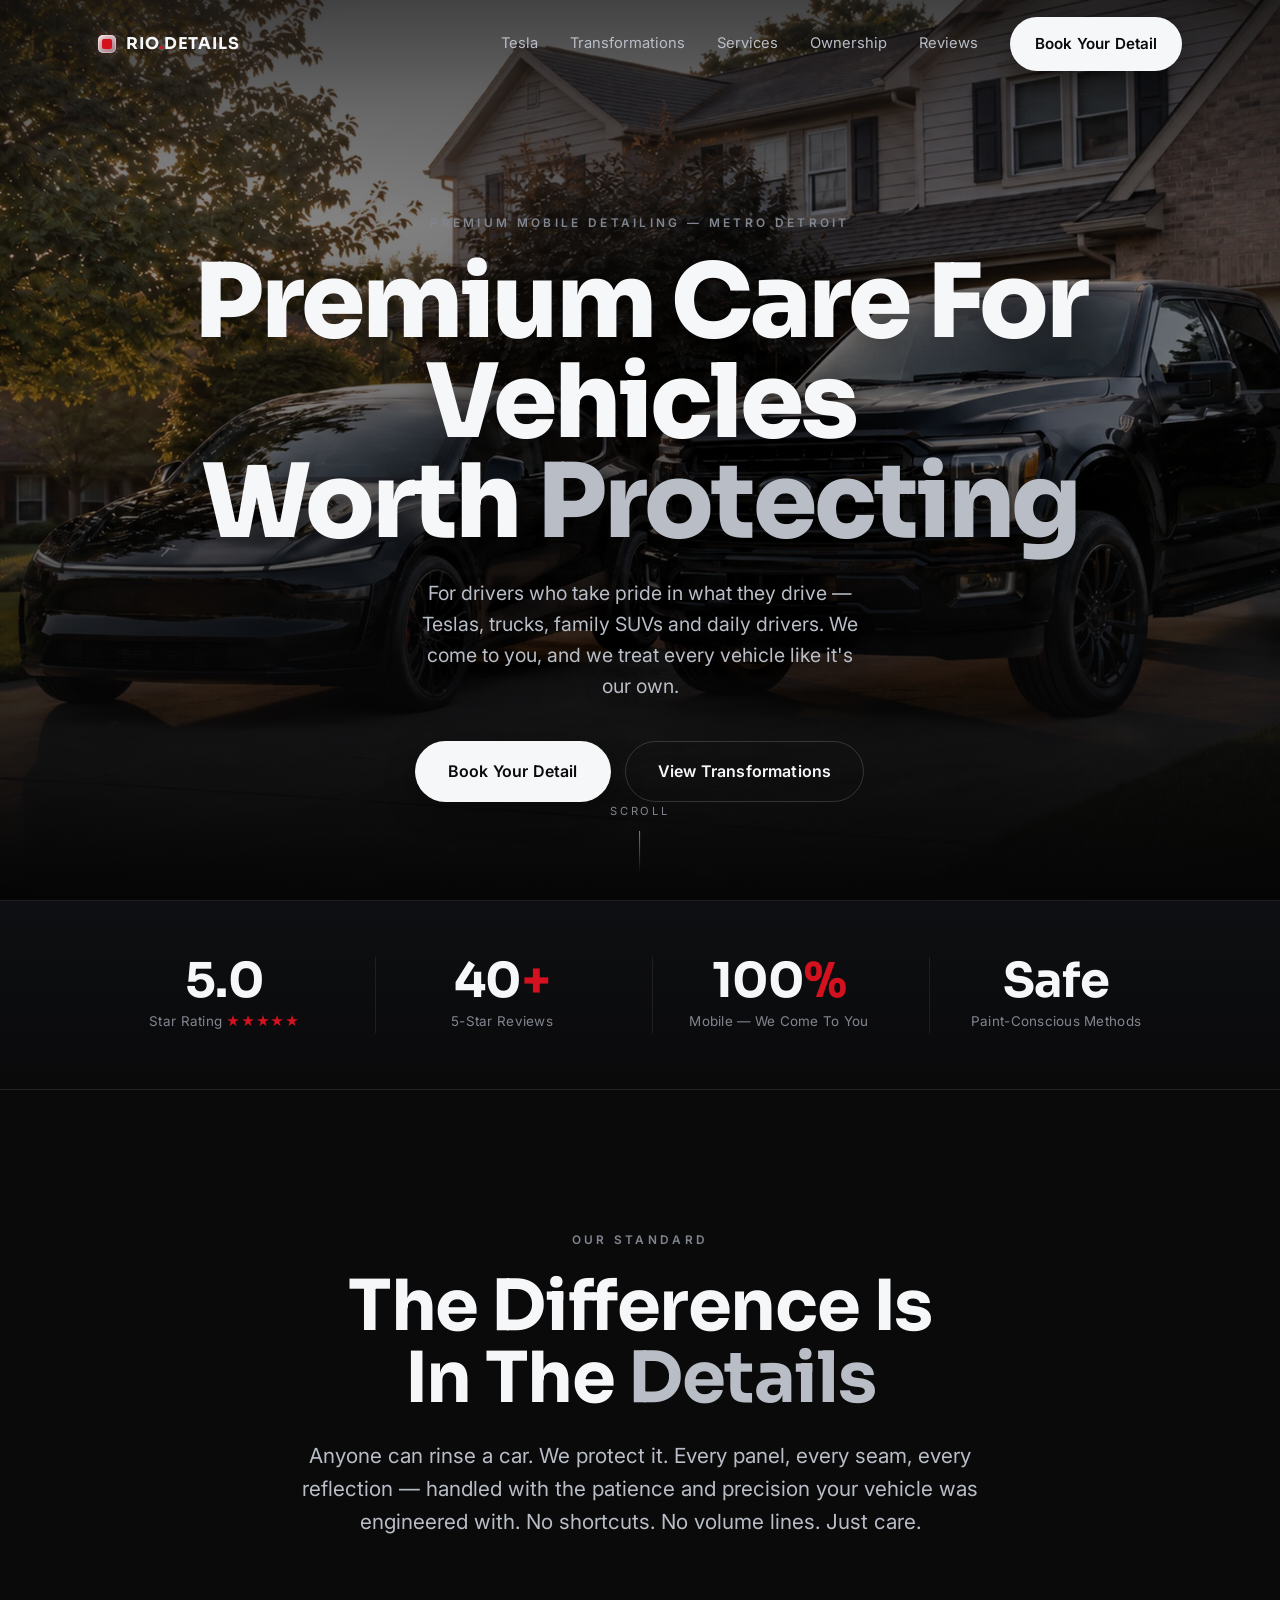
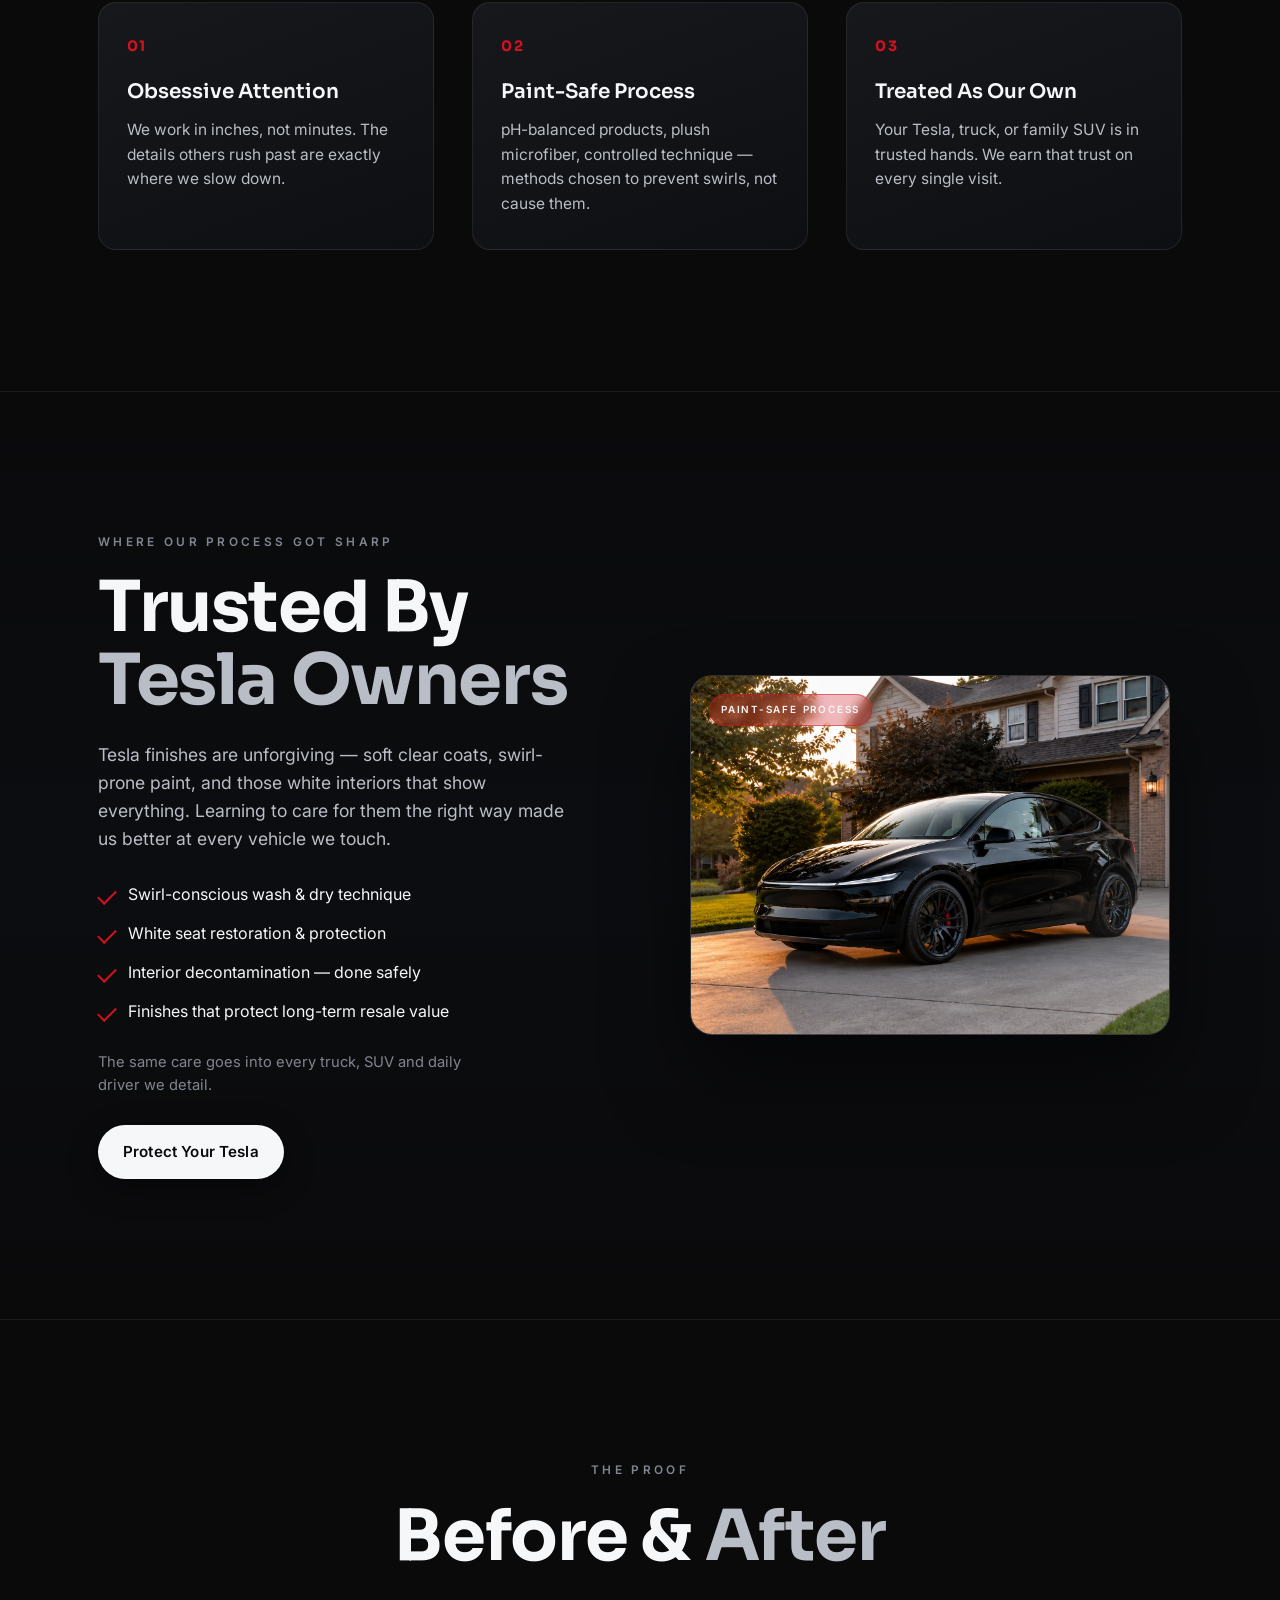
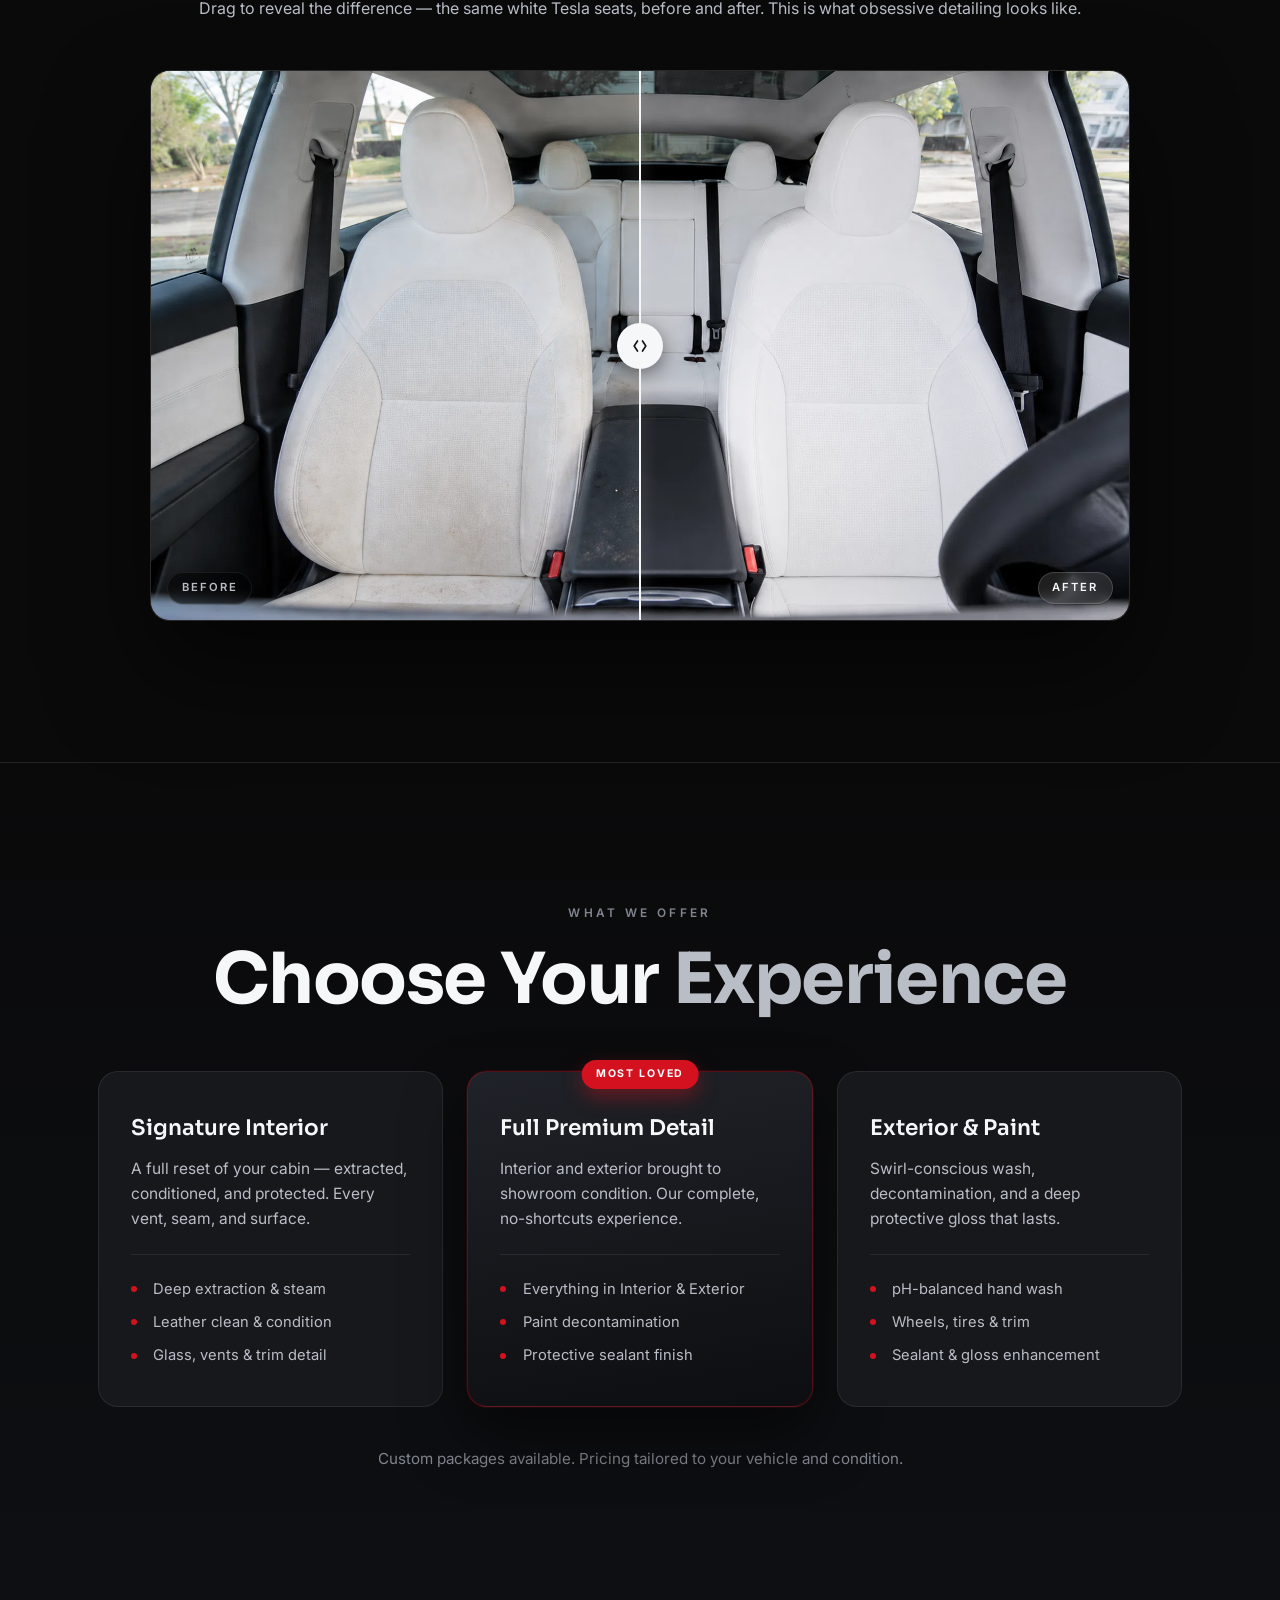
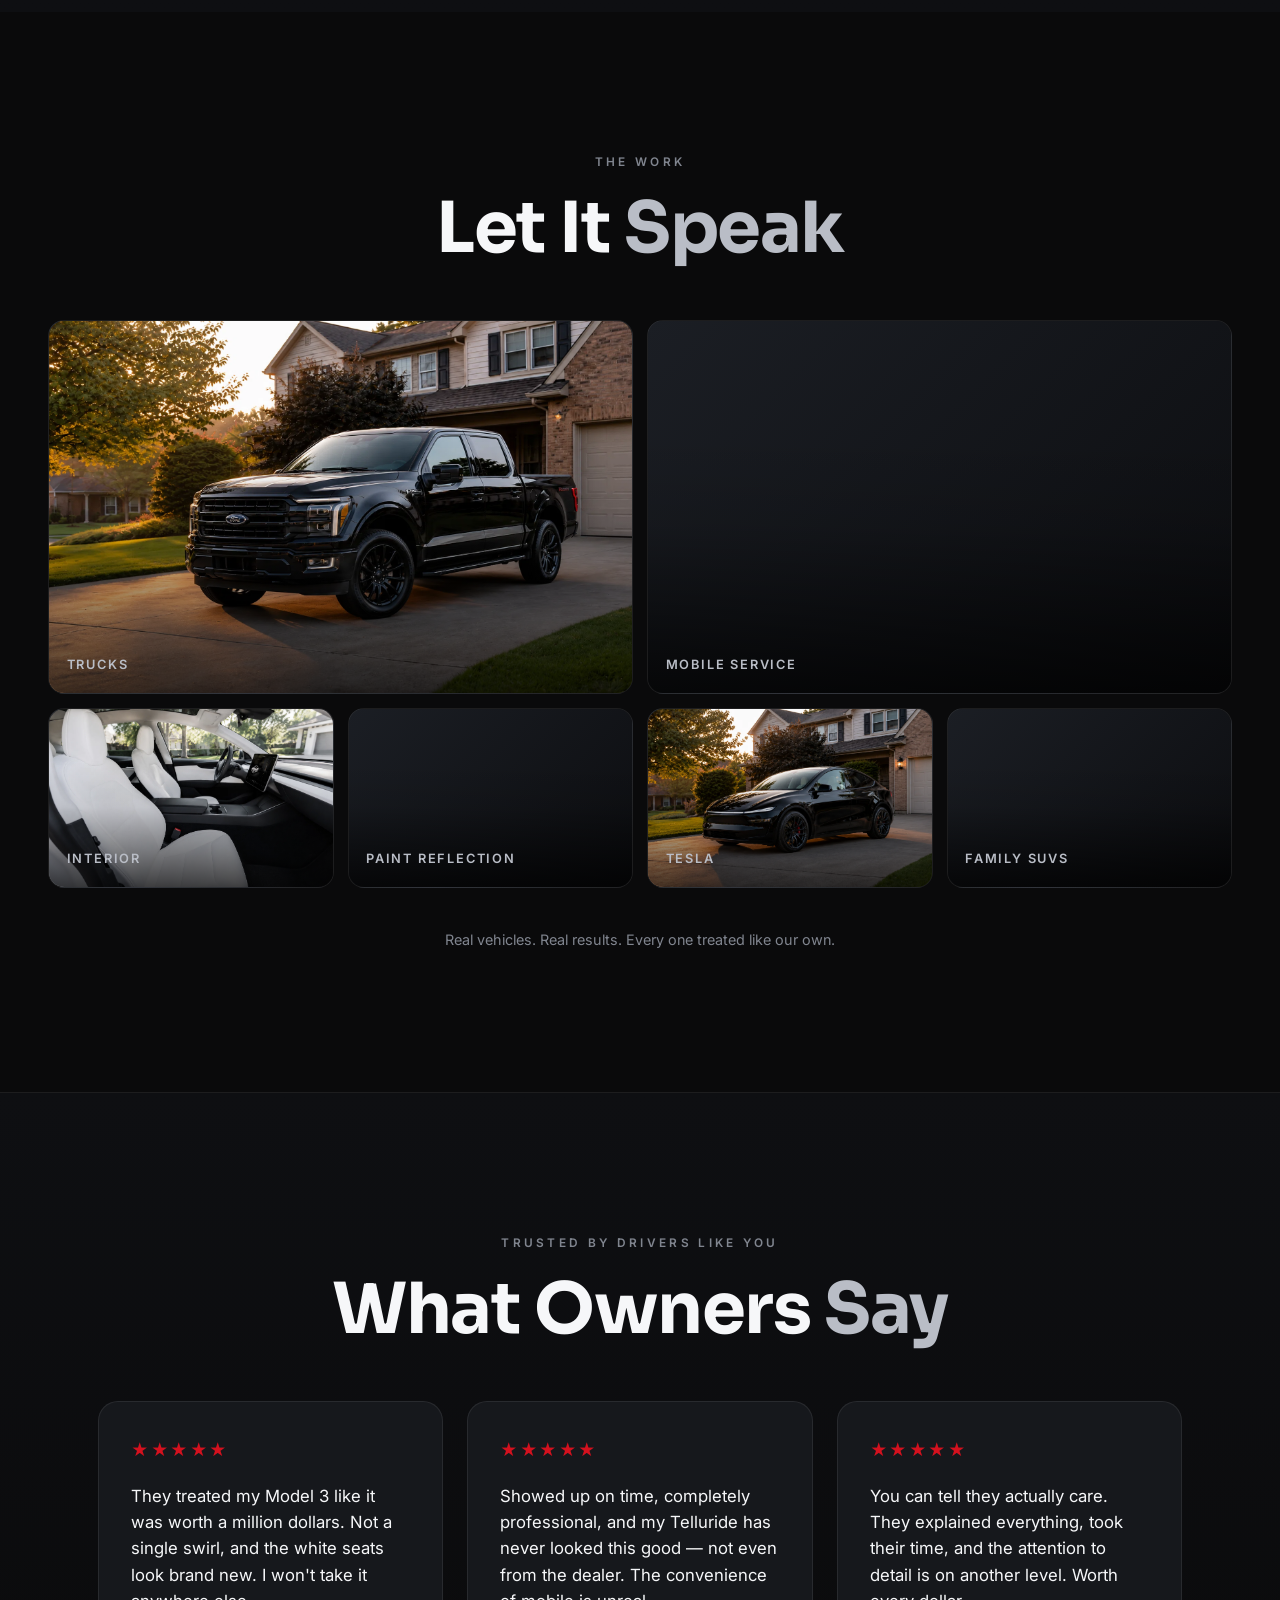
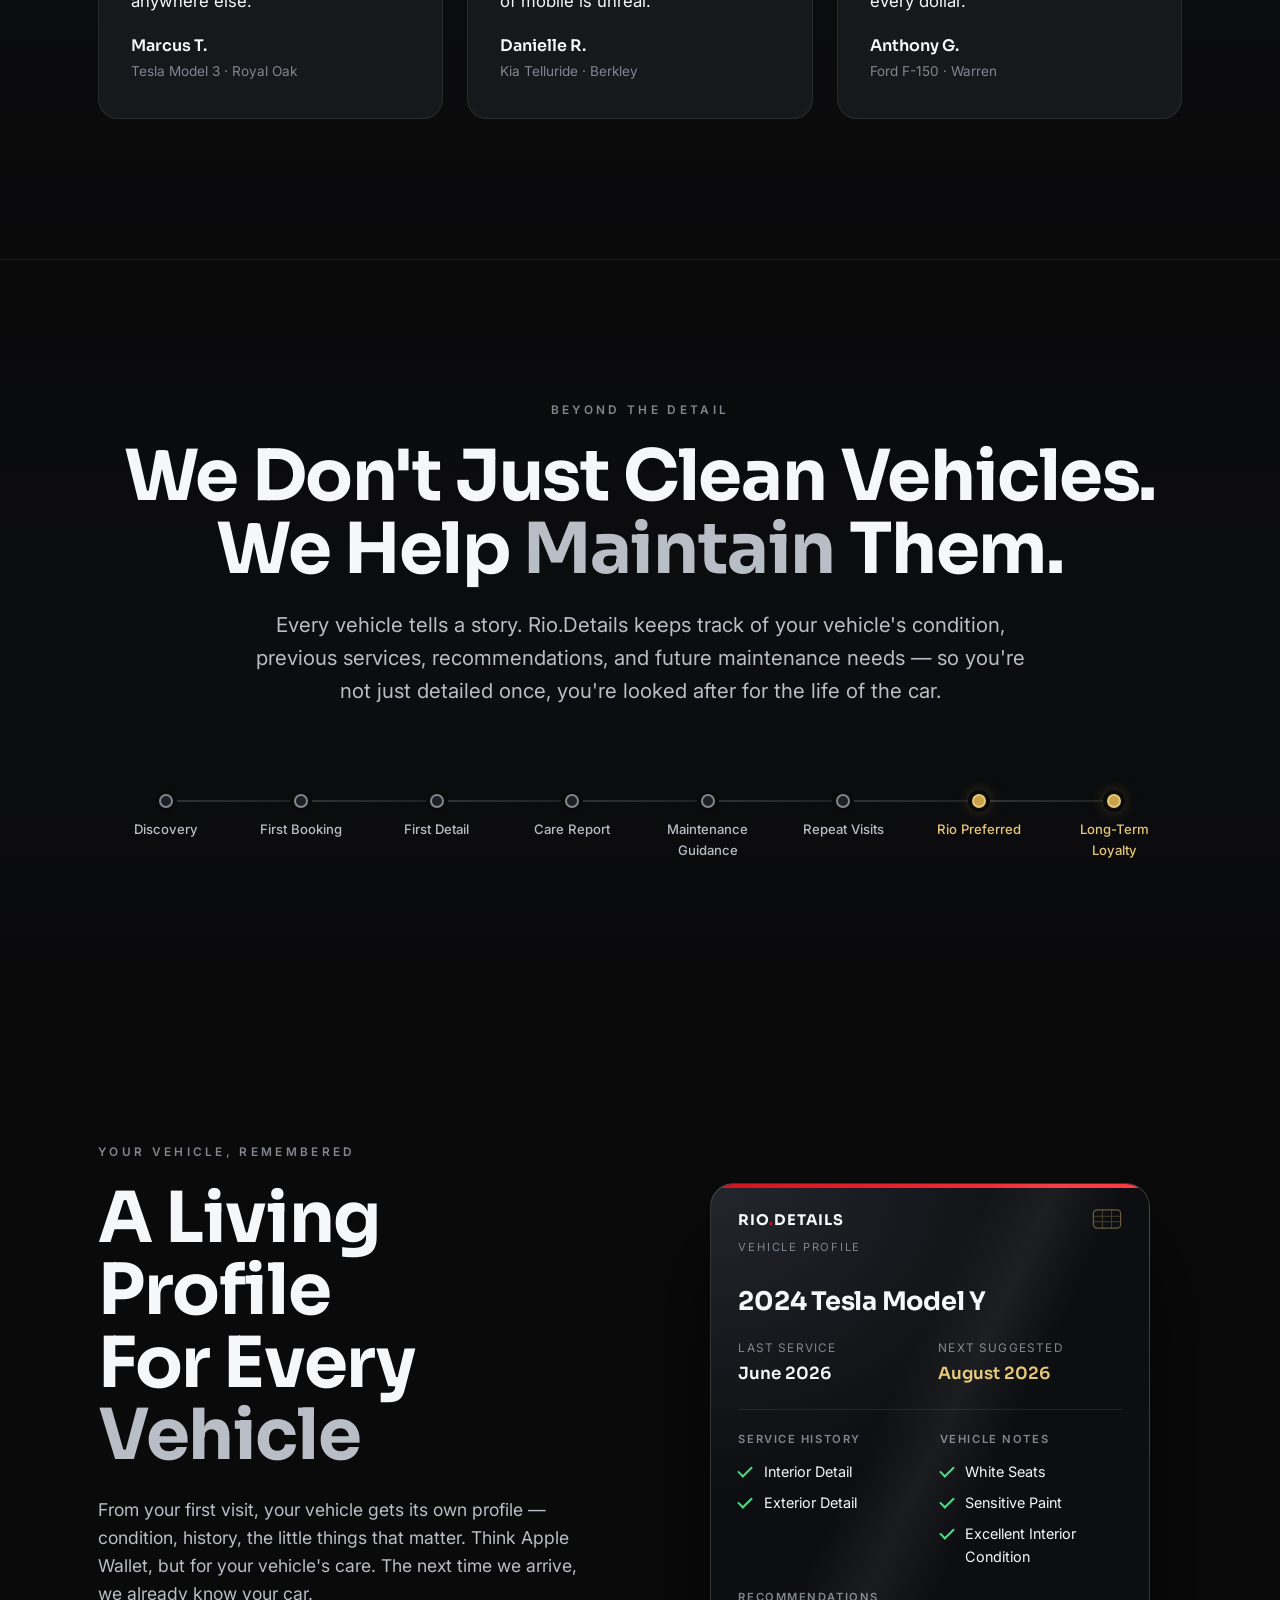
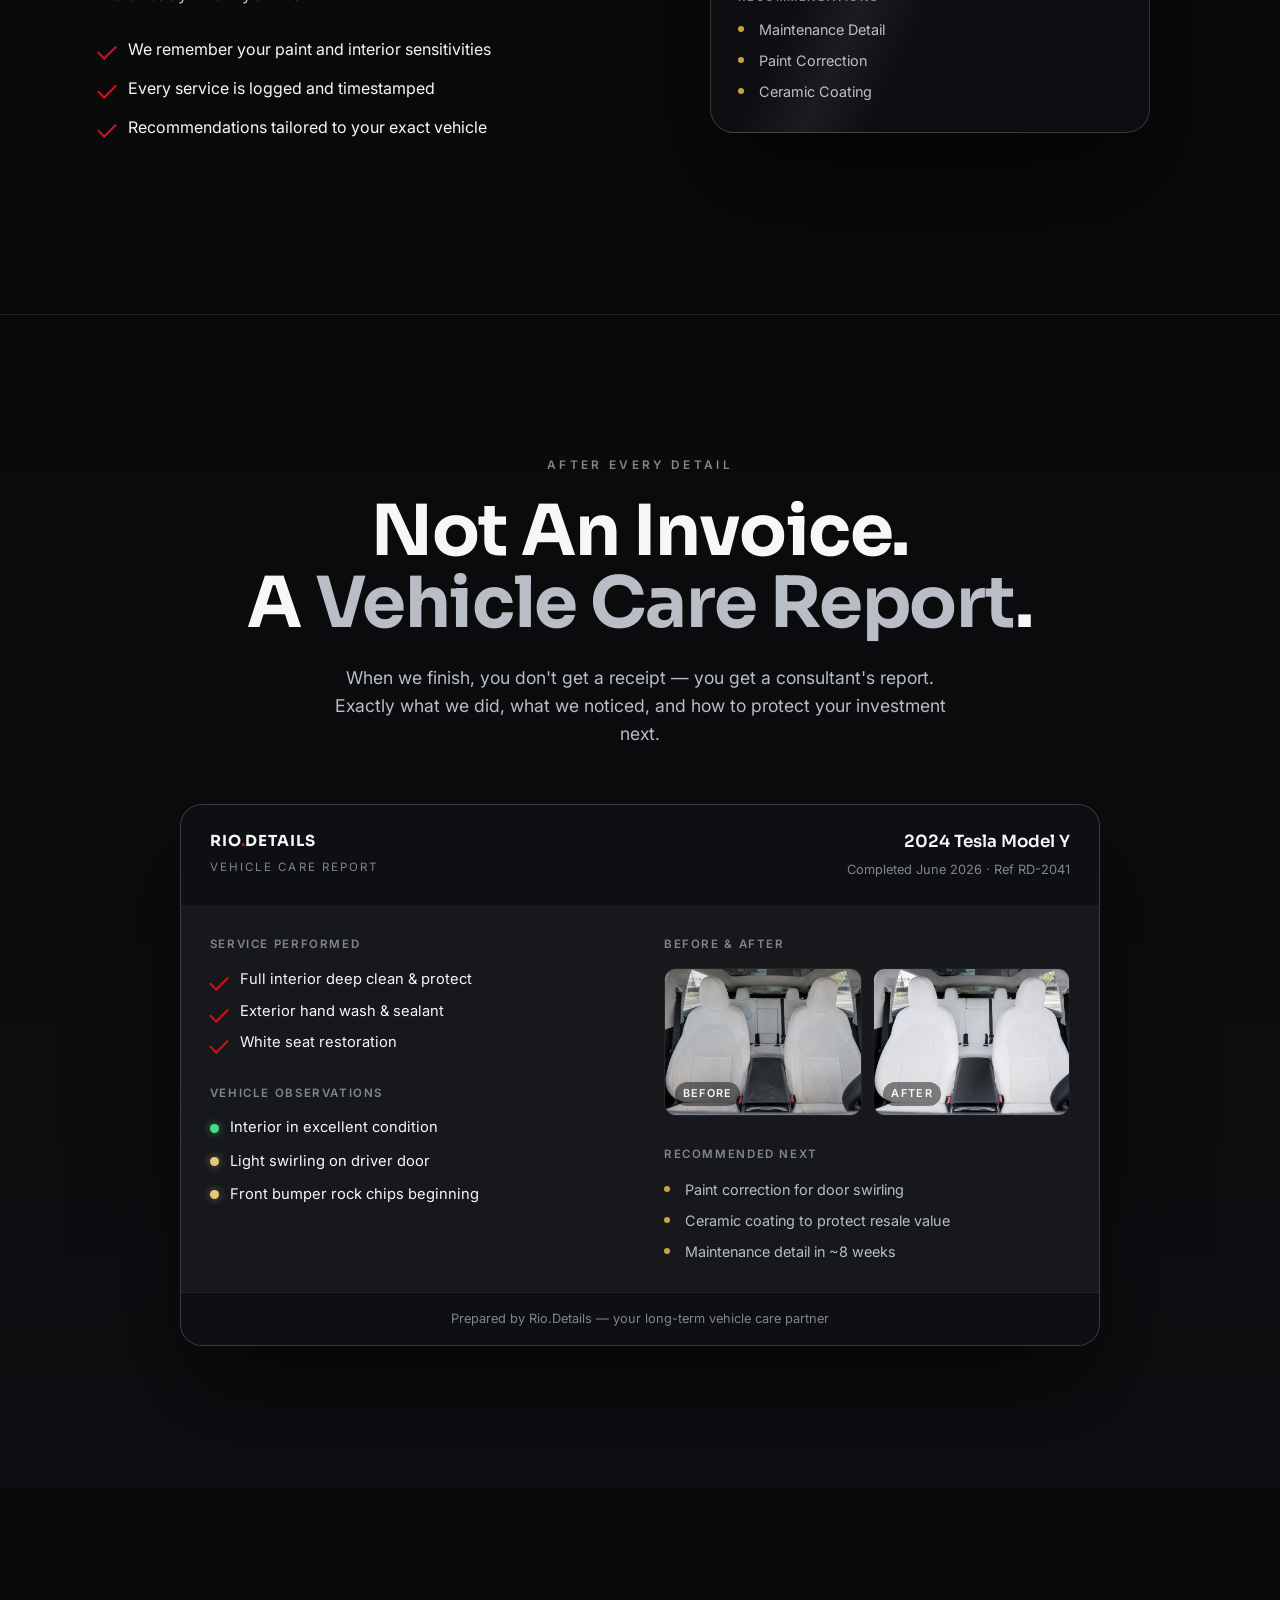
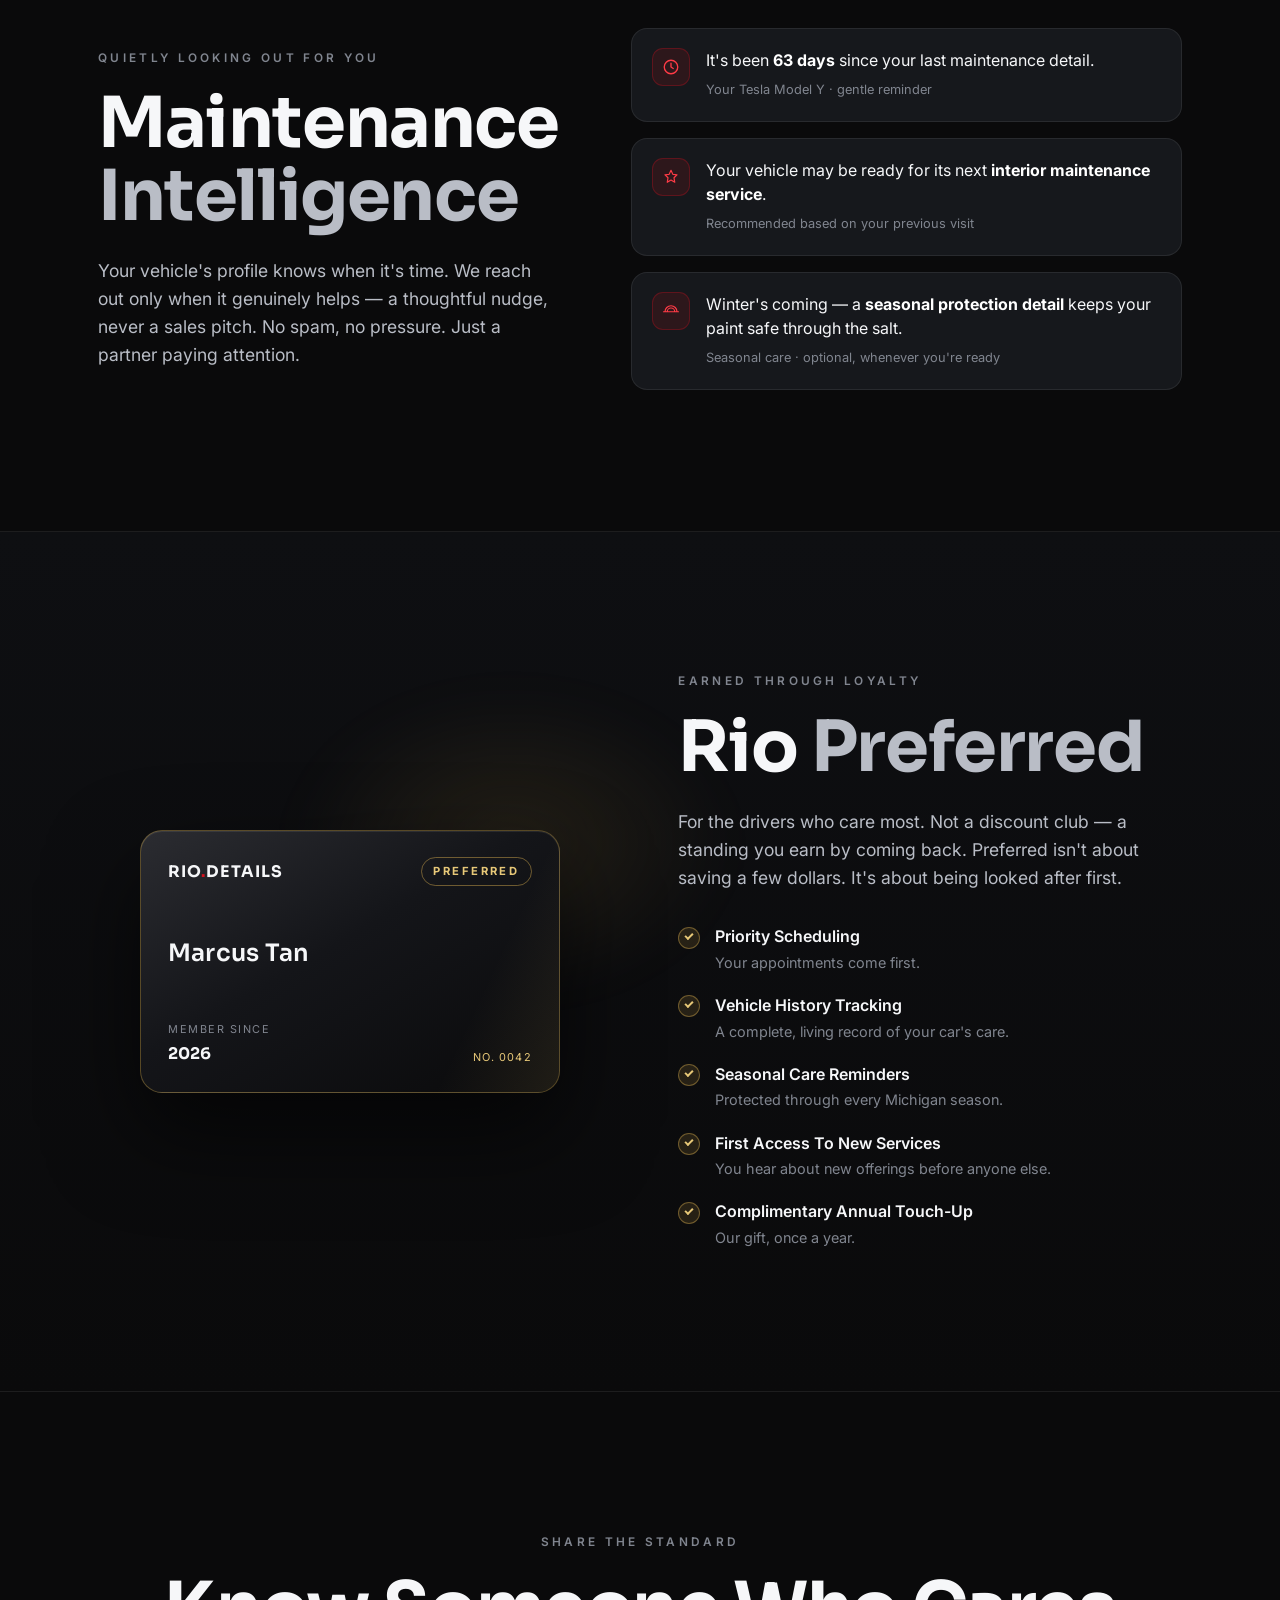
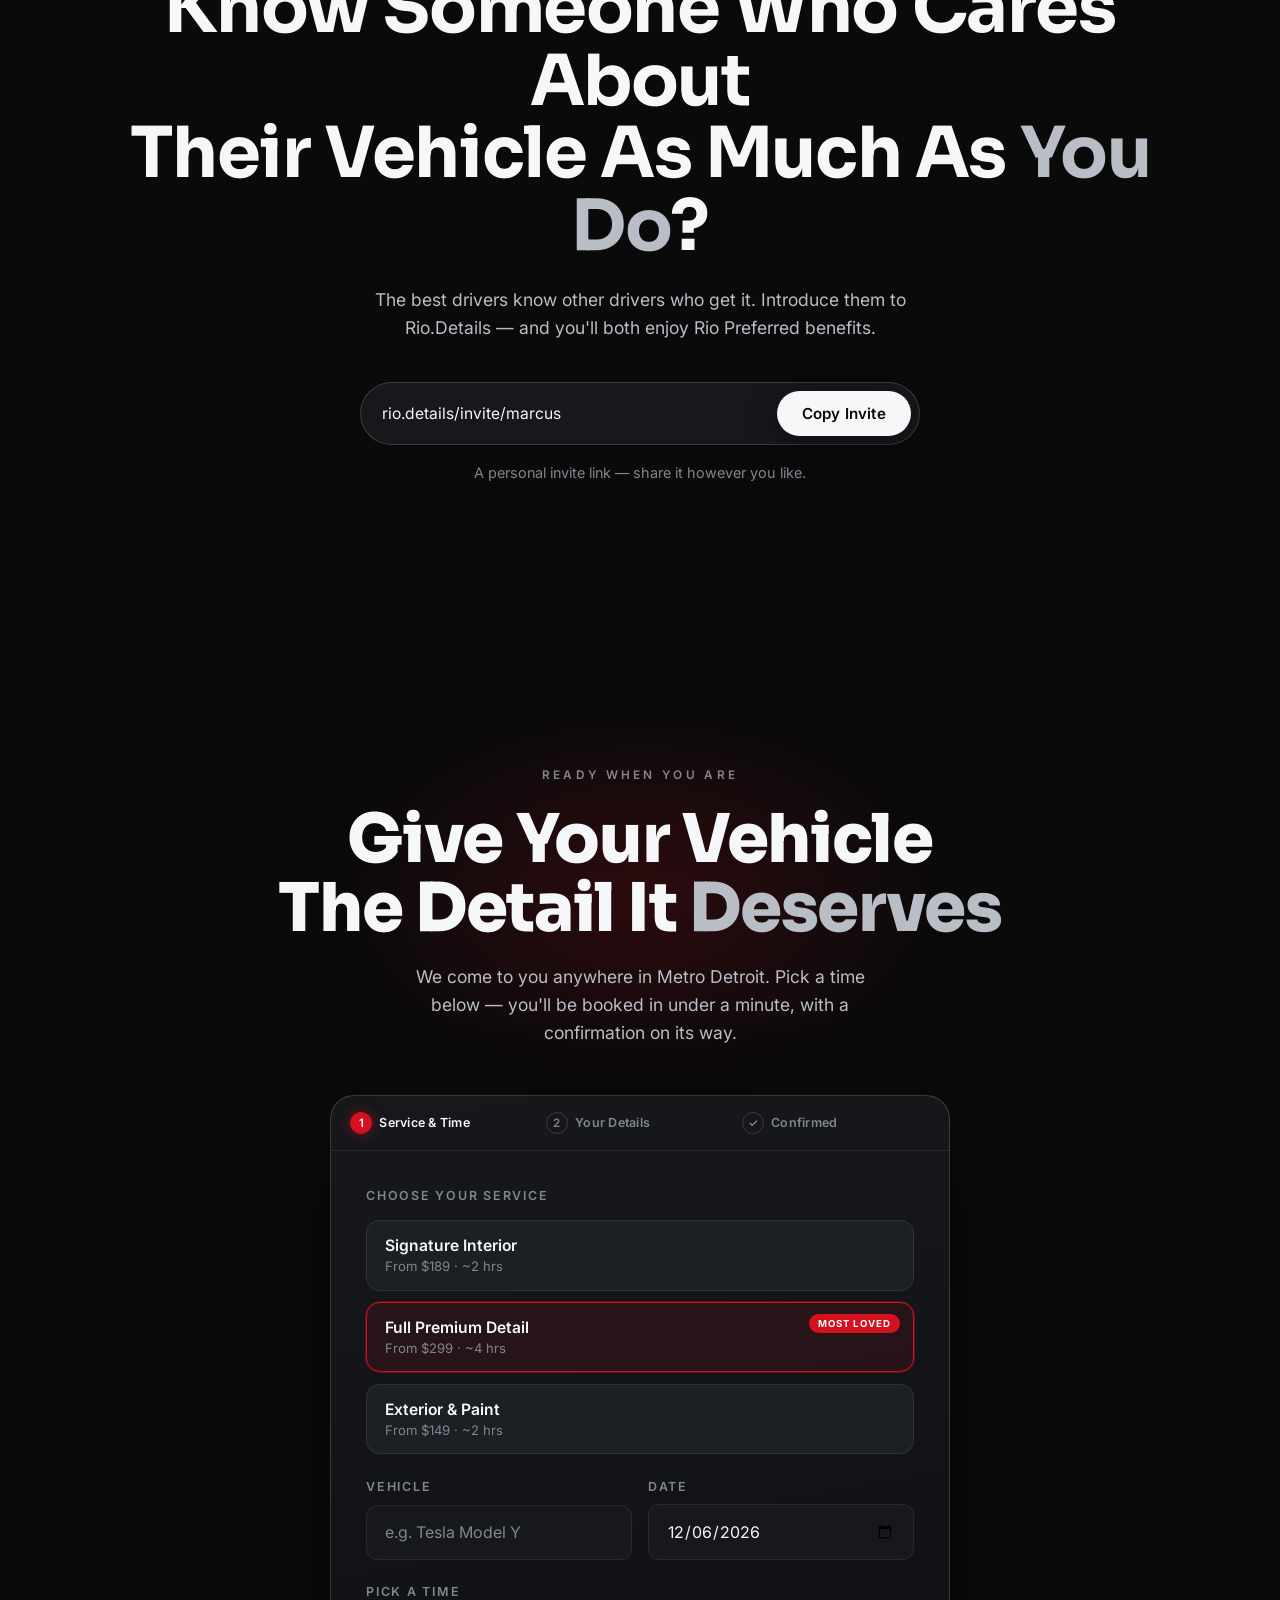
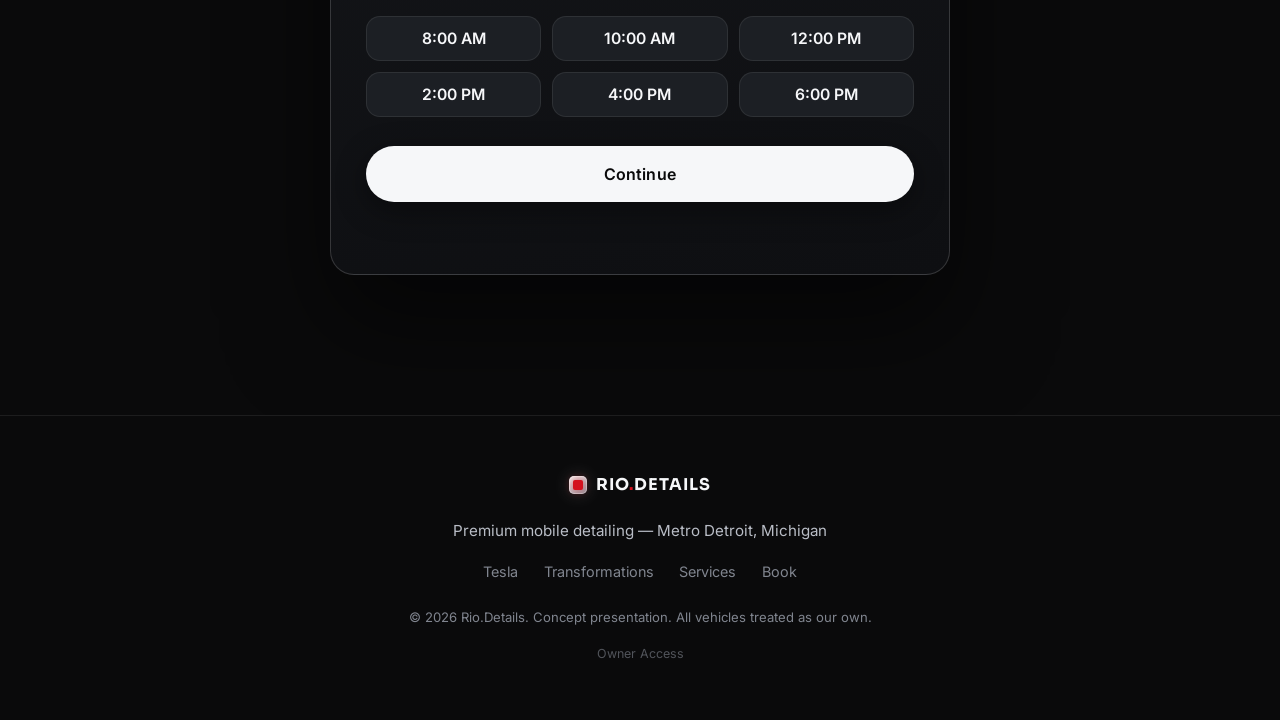
==== commit b33142e3: "Add branded 1200x630 Open Graph share card + absolute meta URLs Social scrapers require absolute og:" ====
--- a/index.html
+++ b/index.html
@@ -8,13 +8,22 @@
   <meta name="description" content="Premium mobile detailing for drivers who take pride in their vehicles. Teslas, trucks, family SUVs and daily drivers — we come to you across Metro Detroit." />
 
   <!-- Open Graph -->
+  <meta property="og:site_name" content="Rio.Details" />
   <meta property="og:title" content="Rio.Details — Premium Care For Vehicles Worth Protecting" />
-  <meta property="og:description" content="Mobile detailing for people who care about their vehicles — Teslas, trucks, family SUVs and daily drivers. We come to you across Metro Detroit." />
+  <meta property="og:description" content="Premium mobile detailing in Metro Detroit for people who care about their vehicles — Teslas, trucks, family SUVs and daily drivers. We come to you." />
   <meta property="og:type" content="website" />
-  <meta property="og:image" content="assets/img/01_hero_tesla_model_y_performance_f150_lariat.jpg" />
+  <meta property="og:url" content="https://beerusu7.github.io/rio-details/" />
+  <meta property="og:image" content="https://beerusu7.github.io/rio-details/assets/og-image.jpg" />
+  <meta property="og:image:secure_url" content="https://beerusu7.github.io/rio-details/assets/og-image.jpg" />
+  <meta property="og:image:type" content="image/jpeg" />
+  <meta property="og:image:width" content="1200" />
+  <meta property="og:image:height" content="630" />
+  <meta property="og:image:alt" content="Rio.Details — premium mobile detailing. A Tesla Model Y and Ford F-150 in a Metro Detroit driveway, with the headline Premium Care For Vehicles Worth Protecting." />
   <meta name="twitter:card" content="summary_large_image" />
   <meta name="twitter:title" content="Rio.Details — Premium Care For Vehicles Worth Protecting" />
-  <meta name="twitter:image" content="assets/img/01_hero_tesla_model_y_performance_f150_lariat.jpg" />
+  <meta name="twitter:description" content="Premium mobile detailing in Metro Detroit — Teslas, trucks, family SUVs and daily drivers. We come to you." />
+  <meta name="twitter:image" content="https://beerusu7.github.io/rio-details/assets/og-image.jpg" />
+  <meta name="twitter:image:alt" content="Rio.Details — Premium Care For Vehicles Worth Protecting" />
 
   <link rel="preconnect" href="https://fonts.googleapis.com" />
   <link rel="preconnect" href="https://fonts.gstatic.com" crossorigin />
